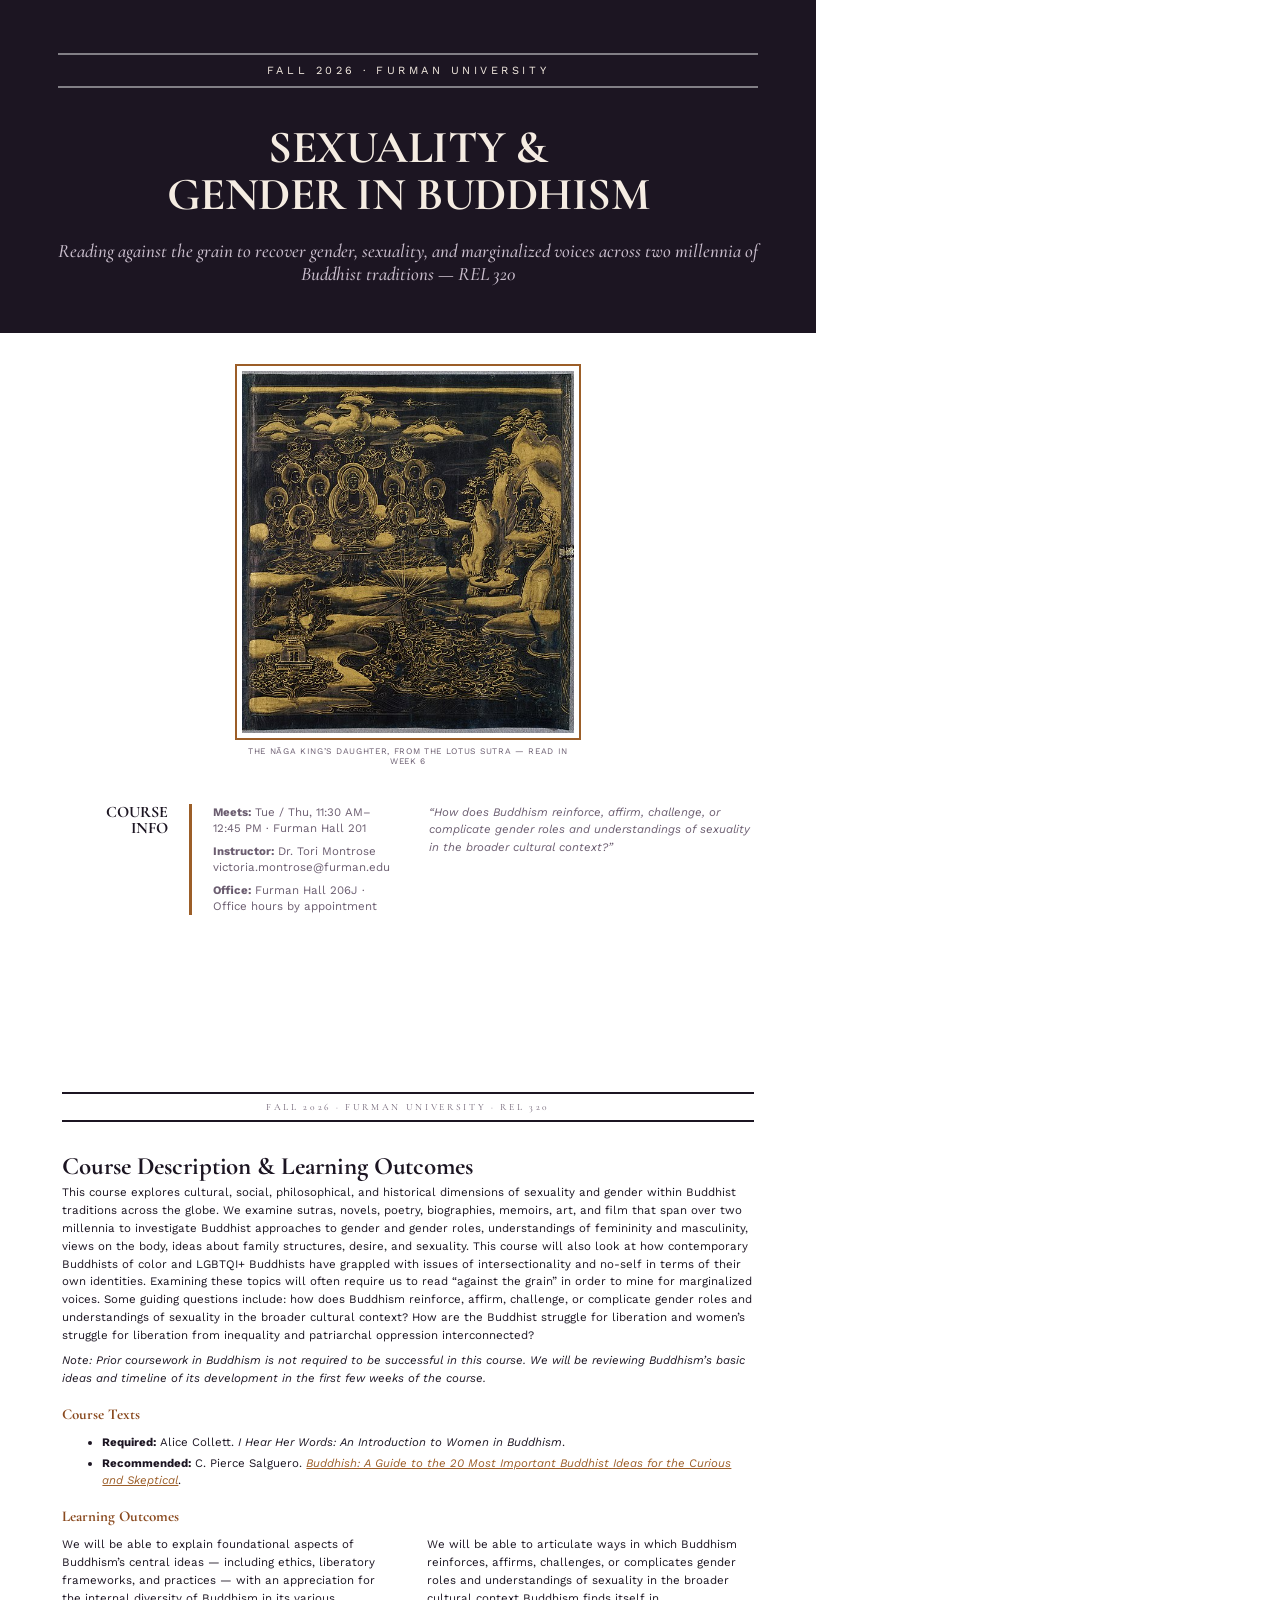
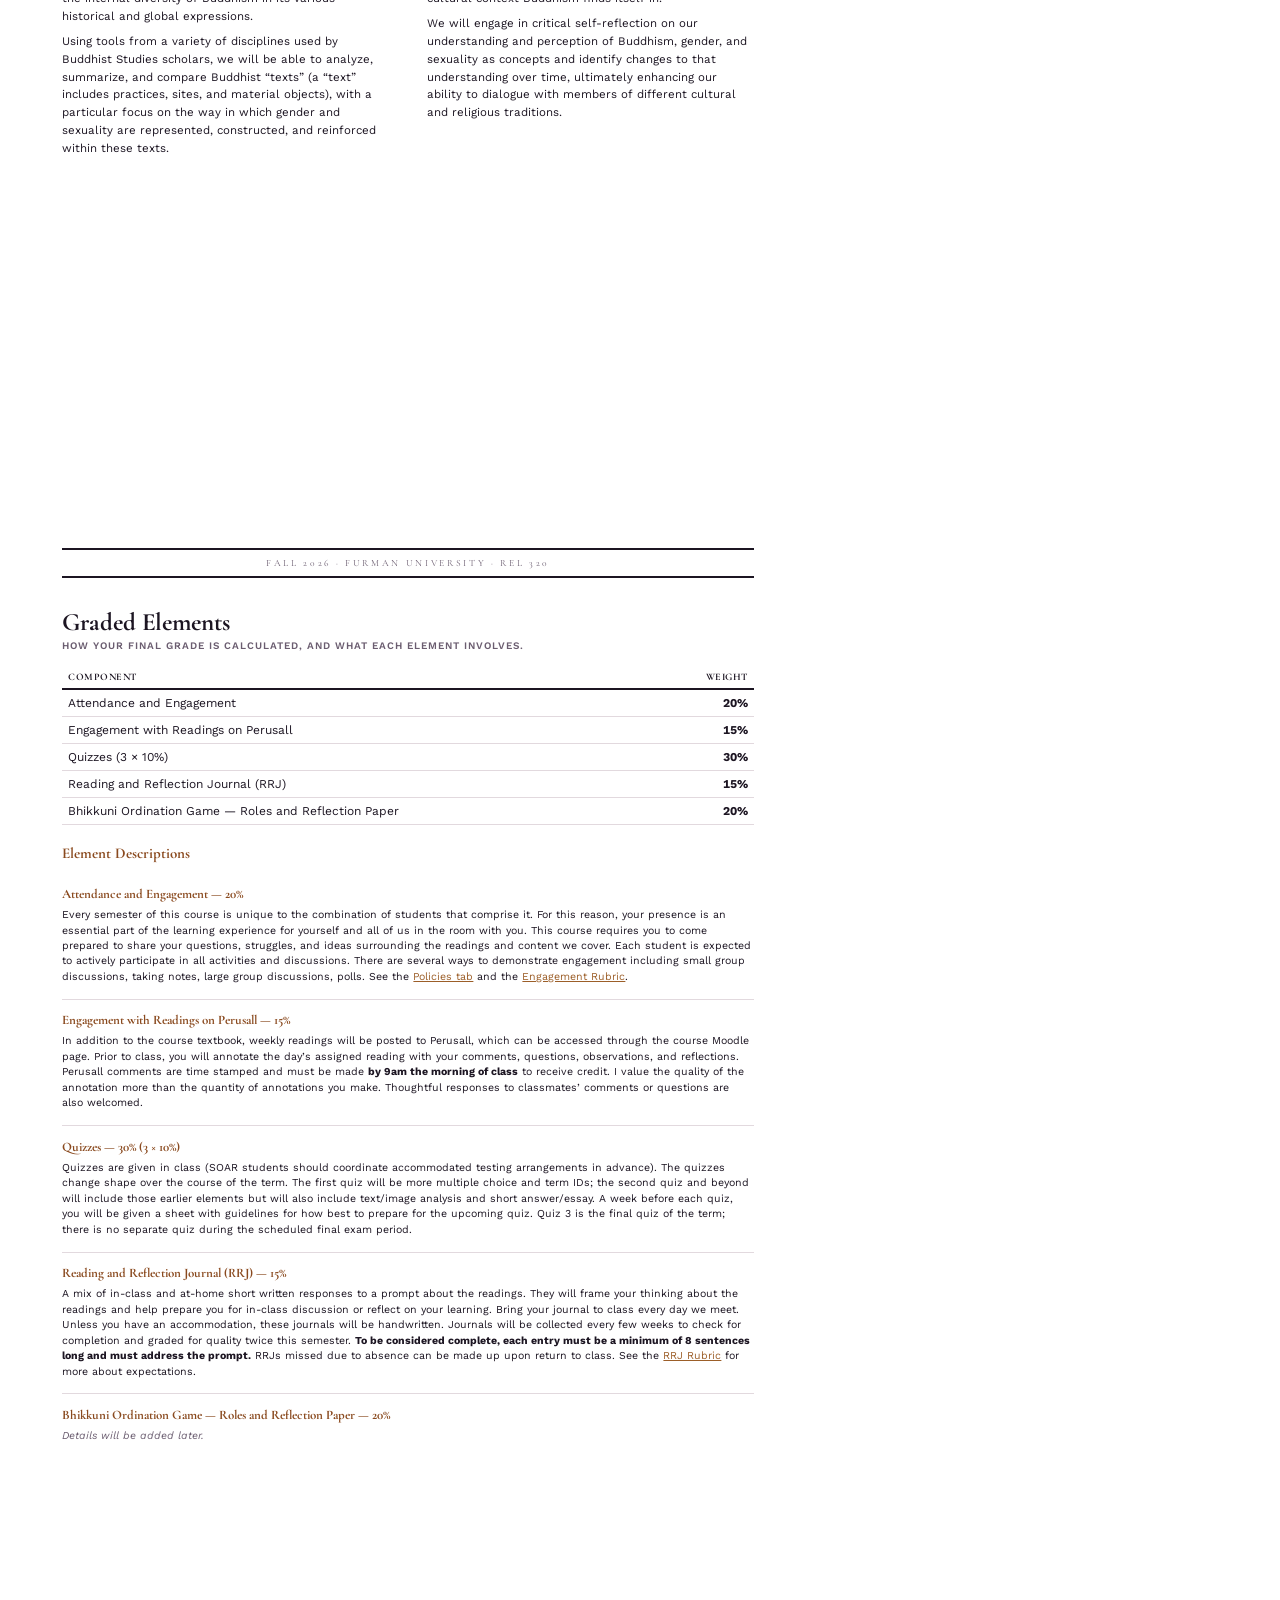
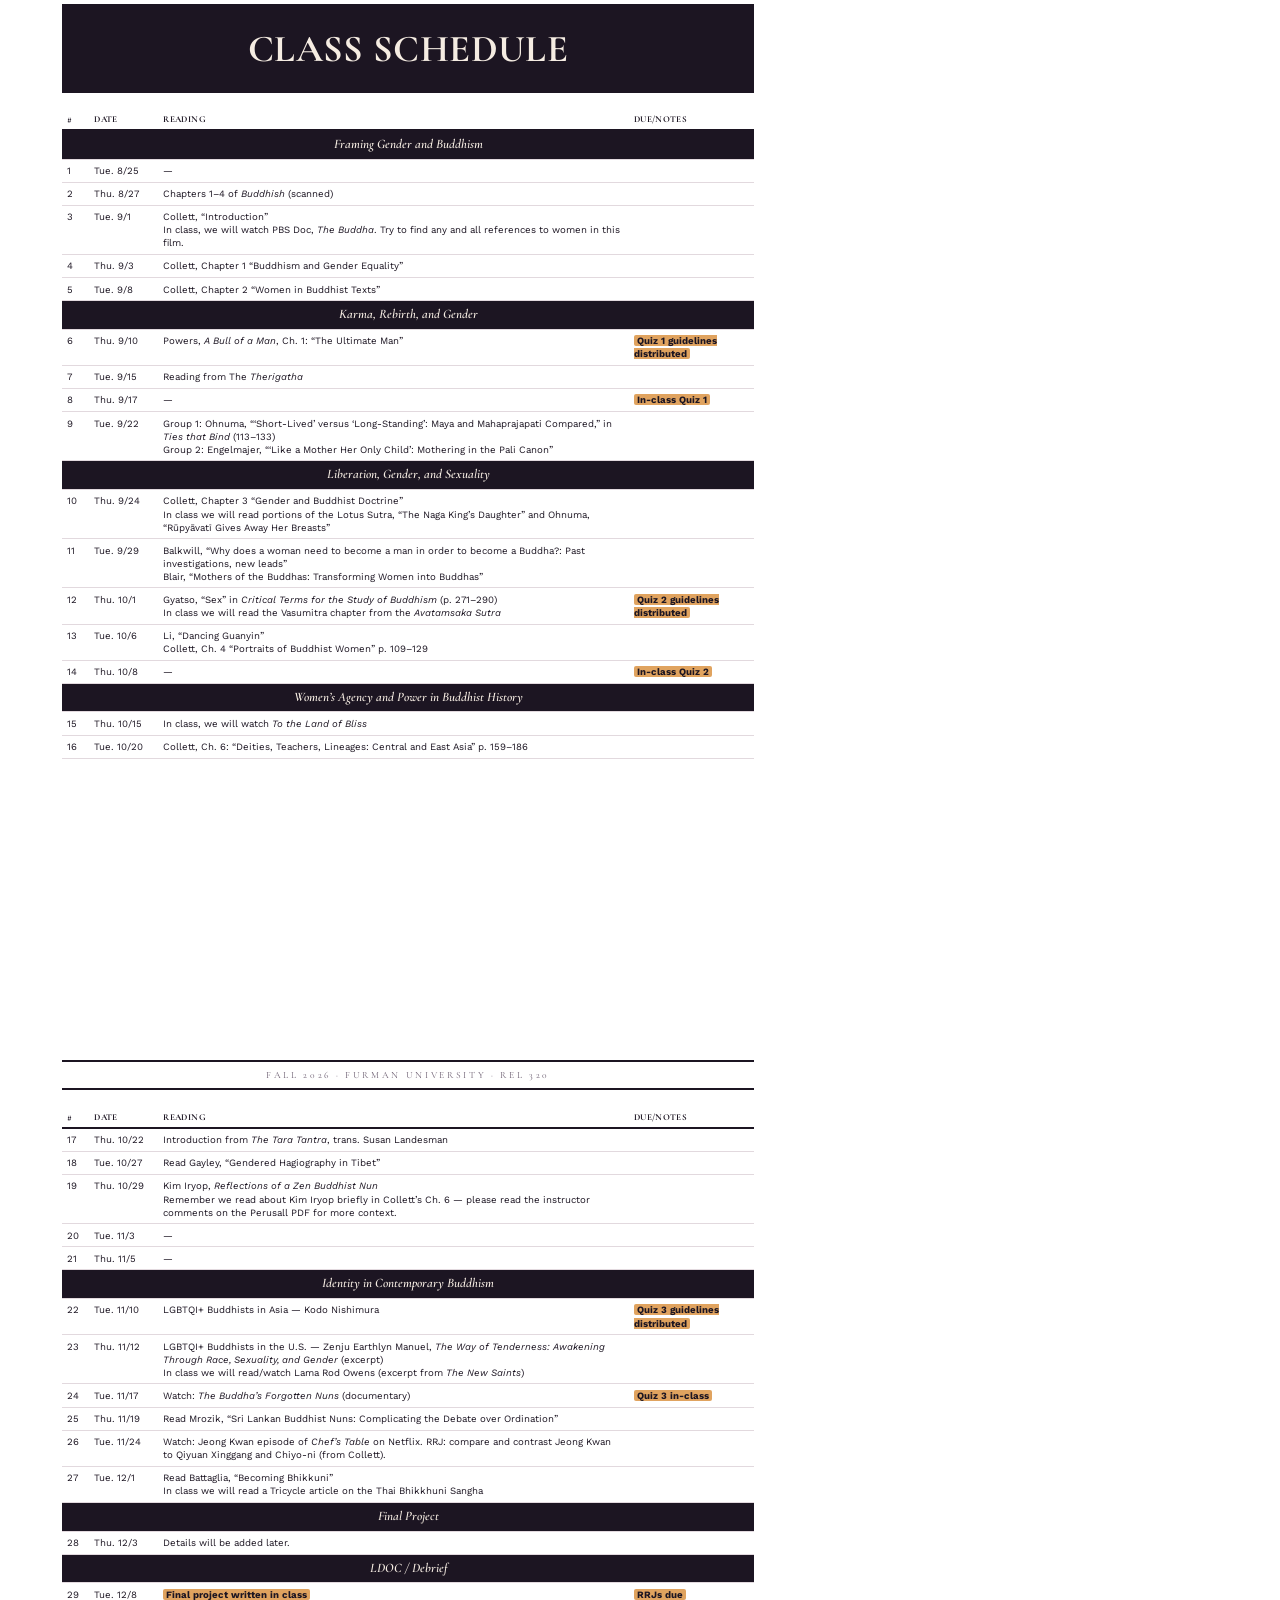
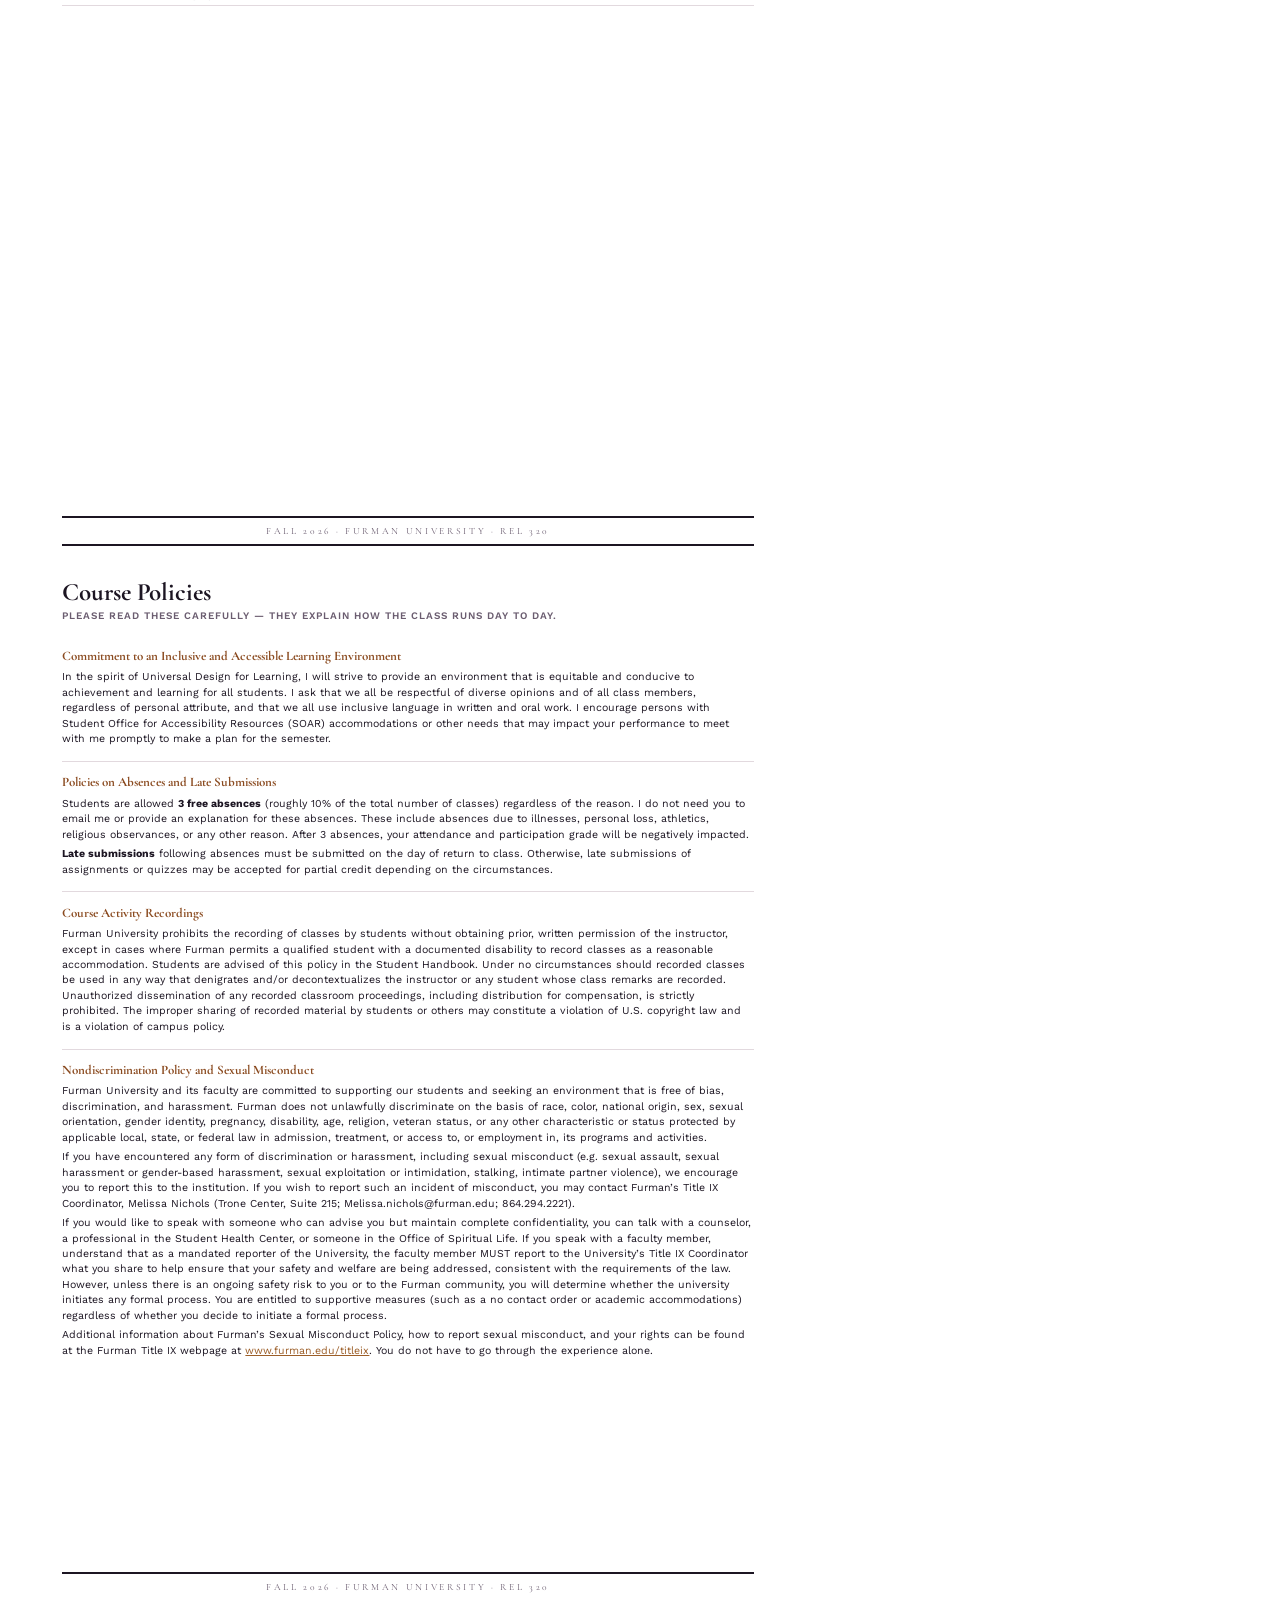
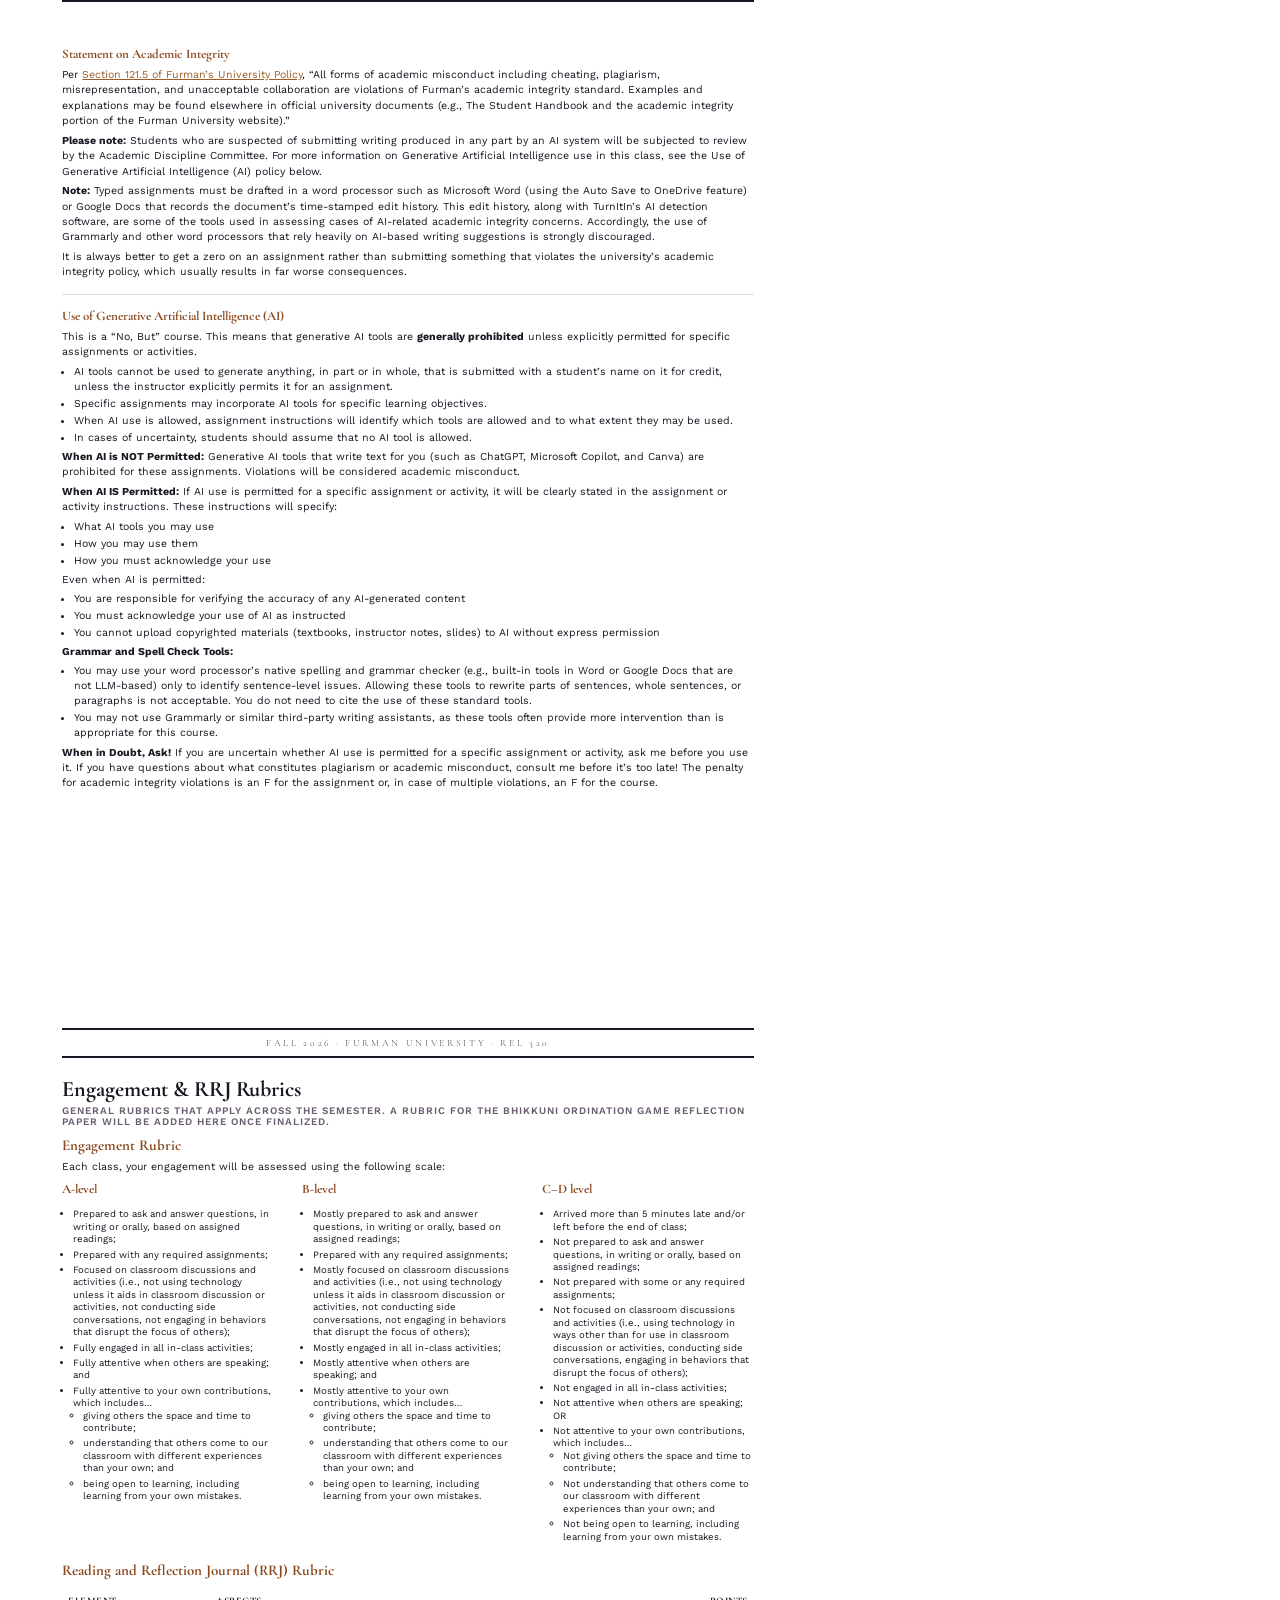
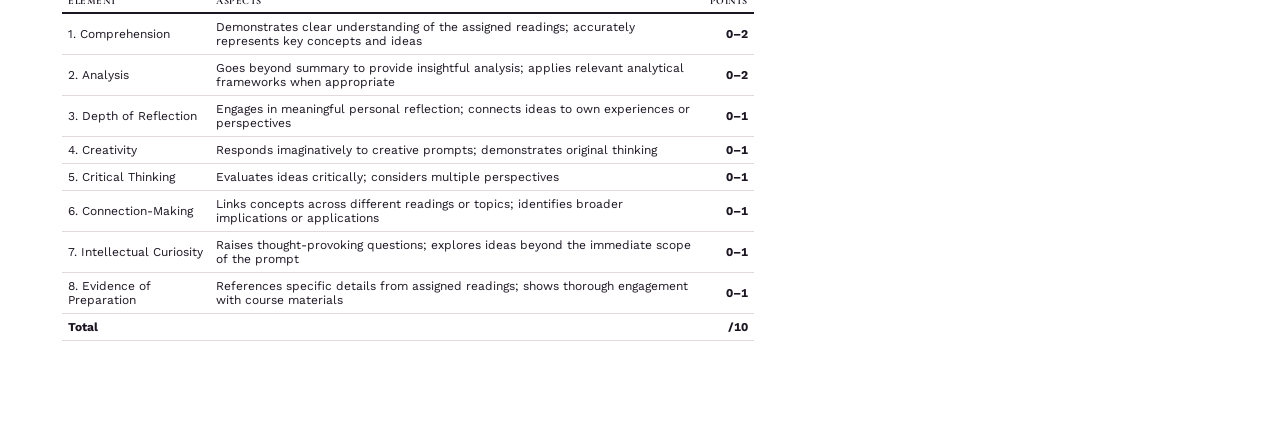
==== print-pdf/rel320-syllabus.html @ e50bffbf "Add print-pdf build system (generates the magazine-style print syllabus) Saves the Python/HTML build" ====
<!doctype html>
<html><head><meta charset="utf-8">
<title>REL 320 Syllabus</title>
<link rel="preconnect" href="https://fonts.googleapis.com">
<link rel="preconnect" href="https://fonts.gstatic.com" crossorigin>
<link href="https://fonts.googleapis.com/css2?family=Cormorant+Garamond:wght@500;600;700&family=Work+Sans:wght@400;500;600;700&display=swap" rel="stylesheet">
<link rel="stylesheet" href="print-system.css">
<style>
:root {
  --paper: #ffffff;
  --ink: #1c1522;
  --ink-soft: #6b5d70;
  --dark: #1c1522;
  --on-dark: #f5ece2;
  --on-dark-soft: #cbbfce;
  --accent-a: #9c5e28;
  --accent-strong: #8a4a1f;
  --accent-b: #6b3f5e;
  --line: #e2d9de;
  --callout-bg: #f6f1f4;
  --photo-bg: #f8f4f6;
  --accent-mark: #e0a35f;
  --font-display: "Cormorant Garamond", serif;
  --font-body: "Work Sans", sans-serif;
}
body { background: #ffffff; }
mark { color: #1c1522 !important; }
a { color: var(--accent-a); }
</style>
</head><body>

<div class="page">
  <div class="cover-hero">
    <div class="cover-eyebrow">Fall 2026 &middot; Furman University</div>
    <h1 class="cover-title" style="font-size:46px;">SEXUALITY &amp;<br>GENDER IN BUDDHISM</h1>
    <p class="cover-subtitle">Reading against the grain to recover gender, sexuality, and marginalized voices across two millennia of Buddhist traditions &mdash; REL 320</p>
  </div>
  <div class="pad" style="margin-top:0.32in;">
    <div style="display:flex; justify-content:center;">
      <div style="width:3.6in;">
        <div style="border:2px solid var(--accent-a); padding:5px;">
          <img src="rel320-cover.jpeg" style="width:100%; display:block;">
        </div>
        <p class="photo-credit" style="text-align:center; margin-top:6px;">The N&#257;ga King&rsquo;s Daughter, from the Lotus Sutra &mdash; read in Week 6</p>
      </div>
    </div>
    <div class="cols2" style="margin-top:0.3in;">
      <div class="side-head" style="grid-template-columns:1.1in 3px 1fr;">
        <div class="label" style="font-size:16px;">Course<br>Info</div>
        <div class="rule"></div>
        <div class="body prose">
          <p><strong>Meets:</strong> Tue / Thu, 11:30 AM&ndash;12:45 PM &middot; Furman Hall 201</p>
          <p><strong>Instructor:</strong> Dr. Tori Montrose<br>victoria.montrose@furman.edu</p>
          <p><strong>Office:</strong> Furman Hall 206J &middot; Office hours by appointment</p>
        </div>
      </div>
      <div class="prose">
        <p style="font-style:italic; color:var(--ink-soft);">&ldquo;How does Buddhism reinforce, affirm, challenge, or complicate gender roles and understandings of sexuality in the broader cultural context?&rdquo;</p>
      </div>
    </div>
  </div>
</div>


<div class="page">
  <div class="runhead">Fall 2026 &middot; Furman University &middot; REL 320</div>
  <div class="pad" style="margin-top:0.3in;">
    <div class="sec-title">Course Description &amp; Learning Outcomes</div>
    <div class="prose">
      <p>This course explores cultural, social, philosophical, and historical dimensions of sexuality and gender within Buddhist traditions across the globe. We examine sutras, novels, poetry, biographies, memoirs, art, and film that span over two millennia to investigate Buddhist approaches to gender and gender roles, understandings of femininity and masculinity, views on the body, ideas about family structures, desire, and sexuality. This course will also look at how contemporary Buddhists of color and LGBTQI+ Buddhists have grappled with issues of intersectionality and no-self in terms of their own identities. Examining these topics will often require us to read &ldquo;against the grain&rdquo; in order to mine for marginalized voices. Some guiding questions include: how does Buddhism reinforce, affirm, challenge, or complicate gender roles and understandings of sexuality in the broader cultural context? How are the Buddhist struggle for liberation and women&rsquo;s struggle for liberation from inequality and patriarchal oppression interconnected?</p>
      <p><em>Note: Prior coursework in Buddhism is not required to be successful in this course. We will be reviewing Buddhism&rsquo;s basic ideas and timeline of its development in the first few weeks of the course.</em></p>
    </div>

    <h4 class="block-title" style="margin-top:0.18in;">Course Texts</h4>
    <ul class="prose" style="font-size:11.5px; line-height:1.5;">
      <li><strong>Required:</strong> Alice Collett. <em>I Hear Her Words: An Introduction to Women in Buddhism</em>.</li>
      <li><strong>Recommended:</strong> C. Pierce Salguero. <a href="https://www.penguinrandomhouse.com/books/691081/buddhish-by-c-pierce-salguero/"><em>Buddhish: A Guide to the 20 Most Important Buddhist Ideas for the Curious and Skeptical</em></a>.</li>
    </ul>

    <h4 class="block-title" style="margin-top:0.18in;">Learning Outcomes</h4>
    <div class="cols2">
      <div class="prose">
        <p>We will be able to explain foundational aspects of Buddhism&rsquo;s central ideas &mdash; including ethics, liberatory frameworks, and practices &mdash; with an appreciation for the internal diversity of Buddhism in its various historical and global expressions.</p>
        <p>Using tools from a variety of disciplines used by Buddhist Studies scholars, we will be able to analyze, summarize, and compare Buddhist &ldquo;texts&rdquo; (a &ldquo;text&rdquo; includes practices, sites, and material objects), with a particular focus on the way in which gender and sexuality are represented, constructed, and reinforced within these texts.</p>
      </div>
      <div class="prose">
        <p>We will be able to articulate ways in which Buddhism reinforces, affirms, challenges, or complicates gender roles and understandings of sexuality in the broader cultural context Buddhism finds itself in.</p>
        <p>We will engage in critical self-reflection on our understanding and perception of Buddhism, gender, and sexuality as concepts and identify changes to that understanding over time, ultimately enhancing our ability to dialogue with members of different cultural and religious traditions.</p>
      </div>
    </div>
  </div>
</div>


<div class="page">
  <div class="runhead">Fall 2026 &middot; Furman University &middot; REL 320</div>
  <div class="pad" style="margin-top:0.3in;">
    <div class="sec-title" id="graded">Graded Elements</div>
    <div class="sec-kicker">How your final grade is calculated, and what each element involves.</div>
    <table class="weights">
      <thead><tr><th>Component</th><th class="num">Weight</th></tr></thead>
      <tbody>
        <tr><td>Attendance and Engagement</td><td class="num">20%</td></tr>
        <tr><td>Engagement with Readings on Perusall</td><td class="num">15%</td></tr>
        <tr><td>Quizzes (3 &times; 10%)</td><td class="num">30%</td></tr>
        <tr><td>Reading and Reflection Journal (RRJ)</td><td class="num">15%</td></tr>
        <tr><td>Bhikkuni Ordination Game &mdash; Roles and Reflection Paper</td><td class="num">20%</td></tr>
      </tbody>
    </table>
    <h4 class="block-title" style="margin-top:0.15in;">Element Descriptions</h4>
    <div class="item"><h4>Attendance and Engagement &mdash; 20%</h4><div class="prose"><p>Every semester of this course is unique to the combination of students that comprise it. For this reason, your presence is an essential part of the learning experience for yourself and all of us in the room with you. This course requires you to come prepared to share your questions, struggles, and ideas surrounding the readings and content we cover. Each student is expected to actively participate in all activities and discussions. There are several ways to demonstrate engagement including small group discussions, taking notes, large group discussions, polls. See the <a href="#policies">Policies tab</a> and the <a href="#rubrics">Engagement Rubric</a>.</p></div></div>
    <div class="item"><h4>Engagement with Readings on Perusall &mdash; 15%</h4><div class="prose"><p>In addition to the course textbook, weekly readings will be posted to Perusall, which can be accessed through the course Moodle page. Prior to class, you will annotate the day&rsquo;s assigned reading with your comments, questions, observations, and reflections. Perusall comments are time stamped and must be made <strong>by 9am the morning of class</strong> to receive credit. I value the quality of the annotation more than the quantity of annotations you make. Thoughtful responses to classmates&rsquo; comments or questions are also welcomed.</p></div></div>
    <div class="item"><h4>Quizzes &mdash; 30% (3 &times; 10%)</h4><div class="prose"><p>Quizzes are given in class (SOAR students should coordinate accommodated testing arrangements in advance). The quizzes change shape over the course of the term. The first quiz will be more multiple choice and term IDs; the second quiz and beyond will include those earlier elements but will also include text/image analysis and short answer/essay. A week before each quiz, you will be given a sheet with guidelines for how best to prepare for the upcoming quiz. Quiz 3 is the final quiz of the term; there is no separate quiz during the scheduled final exam period.</p></div></div>
    <div class="item"><h4>Reading and Reflection Journal (RRJ) &mdash; 15%</h4><div class="prose"><p>A mix of in-class and at-home short written responses to a prompt about the readings. They will frame your thinking about the readings and help prepare you for in-class discussion or reflect on your learning. Bring your journal to class every day we meet. Unless you have an accommodation, these journals will be handwritten. Journals will be collected every few weeks to check for completion and graded for quality twice this semester. <strong>To be considered complete, each entry must be a minimum of 8 sentences long and must address the prompt.</strong> RRJs missed due to absence can be made up upon return to class. See the <a href="#rubrics">RRJ Rubric</a> for more about expectations.</p></div></div>
    <div class="item"><h4>Bhikkuni Ordination Game &mdash; Roles and Reflection Paper &mdash; 20%</h4><div class="prose"><p style="font-style:italic; color:var(--ink-soft);">Details will be added later.</p></div></div>
  </div>
</div>


<div class="page">
  <div class="title-bar" id="schedule">CLASS SCHEDULE</div>
  <div class="pad" style="margin-top:0.18in;"><table class="sched"><thead><tr><th style="width:0.28in">#</th><th style="width:0.72in">Date</th><th>Reading</th><th style="width:1.3in">Due/Notes</th></tr></thead><tbody><tr class="unit-row"><td colspan="4">Framing Gender and Buddhism</td></tr>
<tr><td class="num-col">1</td><td class="date-col">Tue. 8/25</td><td>&mdash;</td><td></td></tr>
<tr><td class="num-col">2</td><td class="date-col">Thu. 8/27</td><td>Chapters 1&ndash;4 of <em>Buddhish</em> (scanned)</td><td></td></tr>
<tr><td class="num-col">3</td><td class="date-col">Tue. 9/1</td><td>Collett, &ldquo;Introduction&rdquo;<br>In class, we will watch PBS Doc, <em>The Buddha</em>. Try to find any and all references to women in this film.</td><td></td></tr>
<tr><td class="num-col">4</td><td class="date-col">Thu. 9/3</td><td>Collett, Chapter 1 &ldquo;Buddhism and Gender Equality&rdquo;</td><td></td></tr>
<tr><td class="num-col">5</td><td class="date-col">Tue. 9/8</td><td>Collett, Chapter 2 &ldquo;Women in Buddhist Texts&rdquo;</td><td></td></tr>
<tr class="unit-row"><td colspan="4">Karma, Rebirth, and Gender</td></tr>
<tr><td class="num-col">6</td><td class="date-col">Thu. 9/10</td><td>Powers, <em>A Bull of a Man</em>, Ch. 1: &ldquo;The Ultimate Man&rdquo;</td><td><mark>Quiz 1 guidelines distributed</mark></td></tr>
<tr><td class="num-col">7</td><td class="date-col">Tue. 9/15</td><td>Reading from The <em>Therigatha</em></td><td></td></tr>
<tr><td class="num-col">8</td><td class="date-col">Thu. 9/17</td><td>&mdash;</td><td><mark>In-class Quiz 1</mark></td></tr>
<tr><td class="num-col">9</td><td class="date-col">Tue. 9/22</td><td>Group 1: Ohnuma, &ldquo;&lsquo;Short-Lived&rsquo; versus &lsquo;Long-Standing&rsquo;: Maya and Mahaprajapati Compared,&rdquo; in <em>Ties that Bind</em> (113&ndash;133)<br>Group 2: Engelmajer, &ldquo;&lsquo;Like a Mother Her Only Child&rsquo;: Mothering in the Pali Canon&rdquo;</td><td></td></tr>
<tr class="unit-row"><td colspan="4">Liberation, Gender, and Sexuality</td></tr>
<tr><td class="num-col">10</td><td class="date-col">Thu. 9/24</td><td>Collett, Chapter 3 &ldquo;Gender and Buddhist Doctrine&rdquo;<br>In class we will read portions of the Lotus Sutra, &ldquo;The Naga King&rsquo;s Daughter&rdquo; and Ohnuma, &ldquo;R&#363;py&#257;vat&#299; Gives Away Her Breasts&rdquo;</td><td></td></tr>
<tr><td class="num-col">11</td><td class="date-col">Tue. 9/29</td><td>Balkwill, &ldquo;Why does a woman need to become a man in order to become a Buddha?: Past investigations, new leads&rdquo;<br>Blair, &ldquo;Mothers of the Buddhas: Transforming Women into Buddhas&rdquo;</td><td></td></tr>
<tr><td class="num-col">12</td><td class="date-col">Thu. 10/1</td><td>Gyatso, &ldquo;Sex&rdquo; in <em>Critical Terms for the Study of Buddhism</em> (p. 271&ndash;290)<br>In class we will read the Vasumitra chapter from the <em>Avatamsaka Sutra</em></td><td><mark>Quiz 2 guidelines distributed</mark></td></tr>
<tr><td class="num-col">13</td><td class="date-col">Tue. 10/6</td><td>Li, &ldquo;Dancing Guanyin&rdquo;<br>Collett, Ch. 4 &ldquo;Portraits of Buddhist Women&rdquo; p. 109&ndash;129</td><td></td></tr>
<tr><td class="num-col">14</td><td class="date-col">Thu. 10/8</td><td>&mdash;</td><td><mark>In-class Quiz 2</mark></td></tr>
<tr class="unit-row"><td colspan="4">Women&rsquo;s Agency and Power in Buddhist History</td></tr>
<tr><td class="num-col">15</td><td class="date-col">Thu. 10/15</td><td>In class, we will watch <em>To the Land of Bliss</em></td><td></td></tr>
<tr><td class="num-col">16</td><td class="date-col">Tue. 10/20</td><td>Collett, Ch. 6: &ldquo;Deities, Teachers, Lineages: Central and East Asia&rdquo; p. 159&ndash;186</td><td></td></tr></tbody></table></div>
</div>


<div class="page">
  <div class="runhead">Fall 2026 &middot; Furman University &middot; REL 320</div>
  <div class="pad" style="margin-top:0.18in;"><table class="sched"><thead><tr><th style="width:0.28in">#</th><th style="width:0.72in">Date</th><th>Reading</th><th style="width:1.3in">Due/Notes</th></tr></thead><tbody><tr><td class="num-col">17</td><td class="date-col">Thu. 10/22</td><td>Introduction from <em>The Tara Tantra</em>, trans. Susan Landesman</td><td></td></tr>
<tr><td class="num-col">18</td><td class="date-col">Tue. 10/27</td><td>Read Gayley, &ldquo;Gendered Hagiography in Tibet&rdquo;</td><td></td></tr>
<tr><td class="num-col">19</td><td class="date-col">Thu. 10/29</td><td>Kim Iryop, <em>Reflections of a Zen Buddhist Nun</em><br>Remember we read about Kim Iryop briefly in Collett&rsquo;s Ch. 6 &mdash; please read the instructor comments on the Perusall PDF for more context.</td><td></td></tr>
<tr><td class="num-col">20</td><td class="date-col">Tue. 11/3</td><td>&mdash;</td><td></td></tr>
<tr><td class="num-col">21</td><td class="date-col">Thu. 11/5</td><td>&mdash;</td><td></td></tr>
<tr class="unit-row"><td colspan="4">Identity in Contemporary Buddhism</td></tr>
<tr><td class="num-col">22</td><td class="date-col">Tue. 11/10</td><td>LGBTQI+ Buddhists in Asia &mdash; Kodo Nishimura</td><td><mark>Quiz 3 guidelines distributed</mark></td></tr>
<tr><td class="num-col">23</td><td class="date-col">Thu. 11/12</td><td>LGBTQI+ Buddhists in the U.S. &mdash; Zenju Earthlyn Manuel, <em>The Way of Tenderness: Awakening Through Race, Sexuality, and Gender</em> (excerpt)<br>In class we will read/watch Lama Rod Owens (excerpt from <em>The New Saints</em>)</td><td></td></tr>
<tr><td class="num-col">24</td><td class="date-col">Tue. 11/17</td><td>Watch: <em>The Buddha&rsquo;s Forgotten Nuns</em> (documentary)</td><td><mark>Quiz 3 in-class</mark></td></tr>
<tr><td class="num-col">25</td><td class="date-col">Thu. 11/19</td><td>Read Mrozik, &ldquo;Sri Lankan Buddhist Nuns: Complicating the Debate over Ordination&rdquo;</td><td></td></tr>
<tr><td class="num-col">26</td><td class="date-col">Tue. 11/24</td><td>Watch: Jeong Kwan episode of <em>Chef&rsquo;s Table</em> on Netflix. RRJ: compare and contrast Jeong Kwan to Qiyuan Xinggang and Chiyo-ni (from Collett).</td><td></td></tr>
<tr><td class="num-col">27</td><td class="date-col">Tue. 12/1</td><td>Read Battaglia, &ldquo;Becoming Bhikkuni&rdquo;<br>In class we will read a Tricycle article on the Thai Bhikkhuni Sangha</td><td></td></tr>
<tr class="unit-row"><td colspan="4">Final Project</td></tr>
<tr><td class="num-col">28</td><td class="date-col">Thu. 12/3</td><td>Details will be added later.</td><td></td></tr>
<tr class="unit-row"><td colspan="4">LDOC / Debrief</td></tr>
<tr><td class="num-col">29</td><td class="date-col">Tue. 12/8</td><td><mark>Final project written in class</mark></td><td><mark>RRJs due</mark></td></tr></tbody></table></div>
</div>


<div class="page">
  <div class="runhead">Fall 2026 &middot; Furman University &middot; REL 320</div>
  <div class="pad" style="margin-top:0.32in;">
    <div class="sec-title" id="policies">Course Policies</div>
    <div class="sec-kicker">Please read these carefully &mdash; they explain how the class runs day to day.</div>
    <div class="item"><h4>Commitment to an Inclusive and Accessible Learning Environment</h4><div class="prose"><p>In the spirit of Universal Design for Learning, I will strive to provide an environment that is equitable and conducive to achievement and learning for all students. I ask that we all be respectful of diverse opinions and of all class members, regardless of personal attribute, and that we all use inclusive language in written and oral work. I encourage persons with Student Office for Accessibility Resources (SOAR) accommodations or other needs that may impact your performance to meet with me promptly to make a plan for the semester.</p></div></div>
    <div class="item"><h4>Policies on Absences and Late Submissions</h4><div class="prose"><p>Students are allowed <strong>3 free absences</strong> (roughly 10% of the total number of classes) regardless of the reason. I do not need you to email me or provide an explanation for these absences. These include absences due to illnesses, personal loss, athletics, religious observances, or any other reason. After 3 absences, your attendance and participation grade will be negatively impacted.</p><p><strong>Late submissions</strong> following absences must be submitted on the day of return to class. Otherwise, late submissions of assignments or quizzes may be accepted for partial credit depending on the circumstances.</p></div></div>
    <div class="item"><h4>Course Activity Recordings</h4><div class="prose"><p>Furman University prohibits the recording of classes by students without obtaining prior, written permission of the instructor, except in cases where Furman permits a qualified student with a documented disability to record classes as a reasonable accommodation. Students are advised of this policy in the Student Handbook. Under no circumstances should recorded classes be used in any way that denigrates and/or decontextualizes the instructor or any student whose class remarks are recorded. Unauthorized dissemination of any recorded classroom proceedings, including distribution for compensation, is strictly prohibited. The improper sharing of recorded material by students or others may constitute a violation of U.S. copyright law and is a violation of campus policy.</p></div></div>
    <div class="item"><h4>Nondiscrimination Policy and Sexual Misconduct</h4><div class="prose"><p>Furman University and its faculty are committed to supporting our students and seeking an environment that is free of bias, discrimination, and harassment. Furman does not unlawfully discriminate on the basis of race, color, national origin, sex, sexual orientation, gender identity, pregnancy, disability, age, religion, veteran status, or any other characteristic or status protected by applicable local, state, or federal law in admission, treatment, or access to, or employment in, its programs and activities.</p><p>If you have encountered any form of discrimination or harassment, including sexual misconduct (e.g. sexual assault, sexual harassment or gender-based harassment, sexual exploitation or intimidation, stalking, intimate partner violence), we encourage you to report this to the institution. If you wish to report such an incident of misconduct, you may contact Furman&rsquo;s Title IX Coordinator, Melissa Nichols (Trone Center, Suite 215; Melissa.nichols@furman.edu; 864.294.2221).</p><p>If you would like to speak with someone who can advise you but maintain complete confidentiality, you can talk with a counselor, a professional in the Student Health Center, or someone in the Office of Spiritual Life. If you speak with a faculty member, understand that as a mandated reporter of the University, the faculty member MUST report to the University&rsquo;s Title IX Coordinator what you share to help ensure that your safety and welfare are being addressed, consistent with the requirements of the law. However, unless there is an ongoing safety risk to you or to the Furman community, you will determine whether the university initiates any formal process. You are entitled to supportive measures (such as a no contact order or academic accommodations) regardless of whether you decide to initiate a formal process.</p><p>Additional information about Furman&rsquo;s Sexual Misconduct Policy, how to report sexual misconduct, and your rights can be found at the Furman Title IX webpage at <a href="https://www.furman.edu/titleix">www.furman.edu/titleix</a>. You do not have to go through the experience alone.</p></div></div>
  </div>
</div>


<div class="page">
  <div class="runhead">Fall 2026 &middot; Furman University &middot; REL 320</div>
  <div class="pad" style="margin-top:0.32in;">
    <div class="item"><h4>Statement on Academic Integrity</h4><div class="prose"><p>Per <a href="https://policies.furman.edu//view.php?policy=584">Section 121.5 of Furman&rsquo;s University Policy</a>, &ldquo;All forms of academic misconduct including cheating, plagiarism, misrepresentation, and unacceptable collaboration are violations of Furman&rsquo;s academic integrity standard. Examples and explanations may be found elsewhere in official university documents (e.g., The Student Handbook and the academic integrity portion of the Furman University website).&rdquo;</p><p><strong>Please note:</strong> Students who are suspected of submitting writing produced in any part by an AI system will be subjected to review by the Academic Discipline Committee. For more information on Generative Artificial Intelligence use in this class, see the Use of Generative Artificial Intelligence (AI) policy below.</p><p><strong>Note:</strong> Typed assignments must be drafted in a word processor such as Microsoft Word (using the Auto Save to OneDrive feature) or Google Docs that records the document&rsquo;s time-stamped edit history. This edit history, along with TurnItIn&rsquo;s AI detection software, are some of the tools used in assessing cases of AI-related academic integrity concerns. Accordingly, the use of Grammarly and other word processors that rely heavily on AI-based writing suggestions is strongly discouraged.</p><p>It is always better to get a zero on an assignment rather than submitting something that violates the university&rsquo;s academic integrity policy, which usually results in far worse consequences.</p></div></div>
    <div class="item"><h4>Use of Generative Artificial Intelligence (AI)</h4><div class="prose"><p>This is a &ldquo;No, But&rdquo; course. This means that generative AI tools are <strong>generally prohibited</strong> unless explicitly permitted for specific assignments or activities.</p><ul><li>AI tools cannot be used to generate anything, in part or in whole, that is submitted with a student&rsquo;s name on it for credit, unless the instructor explicitly permits it for an assignment.</li><li>Specific assignments may incorporate AI tools for specific learning objectives.</li><li>When AI use is allowed, assignment instructions will identify which tools are allowed and to what extent they may be used.</li><li>In cases of uncertainty, students should assume that no AI tool is allowed.</li></ul><p><strong>When AI is NOT Permitted:</strong> Generative AI tools that write text for you (such as ChatGPT, Microsoft Copilot, and Canva) are prohibited for these assignments. Violations will be considered academic misconduct.</p><p><strong>When AI IS Permitted:</strong> If AI use is permitted for a specific assignment or activity, it will be clearly stated in the assignment or activity instructions. These instructions will specify:</p><ul><li>What AI tools you may use</li><li>How you may use them</li><li>How you must acknowledge your use</li></ul><p>Even when AI is permitted:</p><ul><li>You are responsible for verifying the accuracy of any AI-generated content</li><li>You must acknowledge your use of AI as instructed</li><li>You cannot upload copyrighted materials (textbooks, instructor notes, slides) to AI without express permission</li></ul><p><strong>Grammar and Spell Check Tools:</strong></p><ul><li>You may use your word processor&rsquo;s native spelling and grammar checker (e.g., built-in tools in Word or Google Docs that are not LLM-based) only to identify sentence-level issues. Allowing these tools to rewrite parts of sentences, whole sentences, or paragraphs is not acceptable. You do not need to cite the use of these standard tools.</li><li>You may not use Grammarly or similar third-party writing assistants, as these tools often provide more intervention than is appropriate for this course.</li></ul><p><strong>When in Doubt, Ask!</strong> If you are uncertain whether AI use is permitted for a specific assignment or activity, ask me before you use it. If you have questions about what constitutes plagiarism or academic misconduct, consult me before it&rsquo;s too late! The penalty for academic integrity violations is an F for the assignment or, in case of multiple violations, an F for the course.</p></div></div>
  </div>
</div>


<div class="page">
  <div class="runhead">Fall 2026 &middot; Furman University &middot; REL 320</div>
  <div class="pad" style="margin-top:0.18in;">
    <div class="sec-title" id="rubrics" style="font-size:22px;">Engagement &amp; RRJ Rubrics</div>
    <div class="sec-kicker" style="margin-bottom:0.1in;">General rubrics that apply across the semester. A rubric for the Bhikkuni Ordination Game reflection paper will be added here once finalized.</div>
    <h4 class="block-title" style="margin-bottom:0.06in;">Engagement Rubric</h4>
    <p class="prose" style="font-size:10.5px; margin:0 0 0.08in;">Each class, your engagement will be assessed using the following scale:</p>
    <div class="cols3" style="font-size:10px;">
      <div class="prose">
        <h4 class="block-title" style="font-size:13px;">A-level</h4>
        <ul style="font-size:9.6px; line-height:1.3;">
          <li>Prepared to ask and answer questions, in writing or orally, based on assigned readings;</li>
          <li>Prepared with any required assignments;</li>
          <li>Focused on classroom discussions and activities (i.e., not using technology unless it aids in classroom discussion or activities, not conducting side conversations, not engaging in behaviors that disrupt the focus of others);</li>
          <li>Fully engaged in all in-class activities;</li>
          <li>Fully attentive when others are speaking; and</li>
          <li>Fully attentive to your own contributions, which includes&hellip;
            <ul style="font-size:9.6px; line-height:1.3;">
              <li>giving others the space and time to contribute;</li>
              <li>understanding that others come to our classroom with different experiences than your own; and</li>
              <li>being open to learning, including learning from your own mistakes.</li>
            </ul>
          </li>
        </ul>
      </div>
      <div class="prose">
        <h4 class="block-title" style="font-size:13px;">B-level</h4>
        <ul style="font-size:9.6px; line-height:1.3;">
          <li>Mostly prepared to ask and answer questions, in writing or orally, based on assigned readings;</li>
          <li>Prepared with any required assignments;</li>
          <li>Mostly focused on classroom discussions and activities (i.e., not using technology unless it aids in classroom discussion or activities, not conducting side conversations, not engaging in behaviors that disrupt the focus of others);</li>
          <li>Mostly engaged in all in-class activities;</li>
          <li>Mostly attentive when others are speaking; and</li>
          <li>Mostly attentive to your own contributions, which includes&hellip;
            <ul style="font-size:9.6px; line-height:1.3;">
              <li>giving others the space and time to contribute;</li>
              <li>understanding that others come to our classroom with different experiences than your own; and</li>
              <li>being open to learning, including learning from your own mistakes.</li>
            </ul>
          </li>
        </ul>
      </div>
      <div class="prose">
        <h4 class="block-title" style="font-size:13px;">C&ndash;D level</h4>
        <ul style="font-size:9.6px; line-height:1.3;">
          <li>Arrived more than 5 minutes late and/or left before the end of class;</li>
          <li>Not prepared to ask and answer questions, in writing or orally, based on assigned readings;</li>
          <li>Not prepared with some or any required assignments;</li>
          <li>Not focused on classroom discussions and activities (i.e., using technology in ways other than for use in classroom discussion or activities, conducting side conversations, engaging in behaviors that disrupt the focus of others);</li>
          <li>Not engaged in all in-class activities;</li>
          <li>Not attentive when others are speaking; OR</li>
          <li>Not attentive to your own contributions, which includes&hellip;
            <ul style="font-size:9.6px; line-height:1.3;">
              <li>Not giving others the space and time to contribute;</li>
              <li>Not understanding that others come to our classroom with different experiences than your own; and</li>
              <li>Not being open to learning, including learning from your own mistakes.</li>
            </ul>
          </li>
        </ul>
      </div>
    </div>

    <h4 class="block-title" style="margin-top:0.12in;">Reading and Reflection Journal (RRJ) Rubric</h4>
    <table class="weights">
      <thead><tr><th>Element</th><th>Aspects</th><th class="num">Points</th></tr></thead>
      <tbody>
        <tr><td>1. Comprehension</td><td>Demonstrates clear understanding of the assigned readings; accurately represents key concepts and ideas</td><td class="num">0&ndash;2</td></tr>
        <tr><td>2. Analysis</td><td>Goes beyond summary to provide insightful analysis; applies relevant analytical frameworks when appropriate</td><td class="num">0&ndash;2</td></tr>
        <tr><td>3. Depth of Reflection</td><td>Engages in meaningful personal reflection; connects ideas to own experiences or perspectives</td><td class="num">0&ndash;1</td></tr>
        <tr><td>4. Creativity</td><td>Responds imaginatively to creative prompts; demonstrates original thinking</td><td class="num">0&ndash;1</td></tr>
        <tr><td>5. Critical Thinking</td><td>Evaluates ideas critically; considers multiple perspectives</td><td class="num">0&ndash;1</td></tr>
        <tr><td>6. Connection-Making</td><td>Links concepts across different readings or topics; identifies broader implications or applications</td><td class="num">0&ndash;1</td></tr>
        <tr><td>7. Intellectual Curiosity</td><td>Raises thought-provoking questions; explores ideas beyond the immediate scope of the prompt</td><td class="num">0&ndash;1</td></tr>
        <tr><td>8. Evidence of Preparation</td><td>References specific details from assigned readings; shows thorough engagement with course materials</td><td class="num">0&ndash;1</td></tr>
        <tr><td><strong>Total</strong></td><td></td><td class="num"><strong>/10</strong></td></tr>
      </tbody>
    </table>
  </div>
</div>
</body></html>
---- print-pdf/print-system.css ----
/* ==========================================================================
   Shared magazine-syllabus print system.
   Each course HTML defines its own :root token values before this file's
   rules apply (colors, fonts). This file only defines components.
   ========================================================================== */

* { box-sizing: border-box; }
html, body { margin: 0; padding: 0; }
body {
  font-family: var(--font-body);
  color: var(--ink);
  background: var(--paper);
  -webkit-font-smoothing: antialiased;
}

@page { size: 8.5in 11in; margin: 0; }

.page {
  width: 8.5in;
  height: 11in;
  position: relative;
  overflow: hidden;
  background: var(--paper);
  break-after: page;
}
.page:last-child { break-after: auto; }

.pad {
  padding: 0 0.65in;
}

img, .photo-ph { max-width: 100%; display: block; }

/* ---- running head (every interior page) ---- */
.runhead {
  margin: 0.38in 0.65in 0;
  padding: 7px 0;
  border-top: 2.5px solid var(--dark);
  border-bottom: 2.5px solid var(--dark);
  text-align: center;
  font-family: var(--font-display);
  text-transform: uppercase;
  letter-spacing: 0.28em;
  font-size: 9.5px;
  color: var(--ink-soft);
}

/* ---- cover ---- */
.cover-hero {
  background: var(--dark);
  color: var(--on-dark);
  padding: 0.55in 0.6in 0.5in;
}
.cover-eyebrow {
  text-align: center;
  text-transform: uppercase;
  letter-spacing: 0.32em;
  font-size: 11px;
  border-top: 2px solid rgba(255,255,255,0.45);
  border-bottom: 2px solid rgba(255,255,255,0.45);
  padding: 9px 0;
  margin: 0 0 0.38in;
}
.cover-title {
  font-family: var(--font-display);
  font-weight: 700;
  font-size: 60px;
  line-height: 1.02;
  margin: 0;
  text-align: center;
  letter-spacing: -0.01em;
}
.cover-subtitle {
  font-family: var(--font-display);
  font-style: italic;
  font-weight: 500;
  font-size: 19px;
  text-align: center;
  margin: 0.22in 0 0;
  color: var(--on-dark-soft);
}

/* ---- compact, uniform item heading (used for every assignment/policy
   sub-item so headings never vary in size/treatment within a section) ---- */
.item {
  padding: 0.13in 0 0.15in;
  border-bottom: 0.75px solid var(--line);
}
.item:last-child { border-bottom: none; }
.item h4 {
  font-family: var(--font-display);
  font-weight: 700;
  font-size: 13px;
  margin: 0 0 0.055in;
  color: var(--accent-strong);
}
.item .prose p { font-size: 10.6px; line-height: 1.46; margin-bottom: 0.38em; }
.item .prose ul, .item .prose ol { font-size: 10.6px; line-height: 1.42; margin-bottom: 0.38em; }
.item .prose li { margin-bottom: 0.18em; }

/* ---- section title bar (e.g. CLASS SCHEDULE) ---- */
.title-bar {
  background: var(--dark);
  color: var(--on-dark);
  font-family: var(--font-display);
  font-weight: 700;
  font-size: 38px;
  padding: 0.22in 0.3in;
  margin: 0.38in 0.65in 0.14in;
  text-align: center;
  letter-spacing: 0.01em;
}

/* ---- page header (mixed-case editorial section headers) ---- */
.sec-title {
  font-family: var(--font-display);
  font-weight: 700;
  font-size: 25px;
  margin: 0 0 3px;
  letter-spacing: -0.005em;
}
.sec-kicker {
  font-family: var(--font-body);
  text-transform: uppercase;
  letter-spacing: 0.1em;
  font-size: 10px;
  color: var(--ink-soft);
  margin: 0 0 0.15in;
  font-weight: 600;
}
.sub-title {
  font-family: var(--font-display);
  font-weight: 700;
  font-size: 17px;
  margin: 0.05in 0 0.12in;
}

/* ---- sidebar-style header (label | rule | content) ---- */
.side-head {
  display: grid;
  grid-template-columns: 1.5in 3px 1fr;
  column-gap: 0.22in;
  align-items: start;
}
.side-head .label {
  font-family: var(--font-display);
  font-weight: 700;
  text-transform: uppercase;
  font-size: 24px;
  line-height: 1.05;
  text-align: right;
}
.side-head .rule { background: var(--accent-a); align-self: stretch; }
.side-head .body h4 {
  margin: 0 0 4px;
  font-size: 13.5px;
  font-weight: 700;
}
.side-head .body p {
  margin: 0 0 0.5em;
  font-size: 11.5px;
  color: var(--ink-soft);
  line-height: 1.45;
}
.side-head .body p:last-child { margin-bottom: 0; }

/* ---- pull quote ---- */
.pull-quote {
  background: var(--dark);
  color: var(--on-dark);
  padding: 0.45in 0.4in;
  display: flex;
  flex-direction: column;
  justify-content: center;
  height: 100%;
}
.pull-quote .mark {
  font-family: var(--font-display);
  font-size: 54px;
  opacity: 0.4;
  line-height: 0.4;
  margin-bottom: 10px;
}
.pull-quote blockquote {
  font-family: var(--font-display);
  font-style: italic;
  font-weight: 500;
  font-size: 19px;
  line-height: 1.35;
  margin: 0 0 0.18in;
}
.pull-quote cite {
  font-family: var(--font-display);
  font-size: 14px;
  font-style: normal;
  color: var(--on-dark-soft);
}

/* ---- callout box ---- */
.callout {
  background: var(--callout-bg);
  border-radius: 3px;
  padding: 0.24in 0.28in;
  font-size: 11.5px;
  line-height: 1.5;
}
.callout p { margin: 0 0 0.55em; }
.callout p:last-child { margin-bottom: 0; }
.callout.dark { background: var(--dark); color: var(--on-dark); }

/* ---- photo placeholder ---- */
.photo-ph {
  border: 1.75px dashed var(--accent-a);
  background: var(--photo-bg);
  display: flex;
  align-items: center;
  justify-content: center;
  text-align: center;
  padding: 0.3in;
  position: relative;
}
.photo-ph .cap {
  font-family: var(--font-display);
  font-style: italic;
  font-size: 12px;
  color: var(--ink-soft);
  max-width: 80%;
  line-height: 1.4;
}
.photo-credit {
  font-family: var(--font-body);
  font-size: 8.5px;
  text-transform: uppercase;
  letter-spacing: 0.08em;
  text-align: right;
  color: var(--ink-soft);
  margin-top: 5px;
}

/* ---- body text ---- */
.cols2 { display: grid; grid-template-columns: 1fr 1fr; gap: 0.4in; }
.cols3 { display: grid; grid-template-columns: 1fr 1fr 1fr; gap: 0.3in; }
.prose p { margin: 0 0 0.65em; font-size: 11.5px; line-height: 1.55; }
.prose p:last-child { margin-bottom: 0; }
.prose strong { font-weight: 700; }
.prose em { font-style: italic; }
.prose ul, .prose ol { margin: 0 0 0.65em; padding-left: 1.1em; font-size: 11.5px; line-height: 1.5; }
.prose li { margin-bottom: 0.3em; }

h4.block-title {
  font-family: var(--font-display);
  font-weight: 700;
  font-size: 15px;
  margin: 0 0 0.12in;
  color: var(--accent-strong);
}

/* ---- weight/grade table ---- */
table.weights { width: 100%; border-collapse: collapse; font-size: 12px; margin: 0.1in 0 0.2in; }
table.weights th {
  text-align: left;
  font-family: var(--font-display);
  text-transform: uppercase;
  letter-spacing: 0.05em;
  font-size: 10px;
  border-bottom: 2px solid var(--ink);
  padding: 5px 6px;
}
table.weights td { border-bottom: 1px solid var(--line); padding: 6px 6px; }
table.weights td.num, table.weights th.num { text-align: right; font-variant-numeric: tabular-nums; font-weight: 700; }

/* ---- schedule table ---- */
table.sched { width: 100%; border-collapse: collapse; font-size: 9.7px; table-layout: fixed; }
table.sched th {
  text-align: left;
  font-family: var(--font-display);
  text-transform: uppercase;
  letter-spacing: 0.04em;
  font-size: 9px;
  border-bottom: 2px solid var(--ink);
  padding: 4px 5px;
}
table.sched td {
  border-bottom: 0.75px solid var(--line);
  padding: 4.5px 5px;
  vertical-align: top;
  line-height: 1.35;
}
table.sched .num-col { width: 0.28in; }
table.sched .date-col { width: 0.72in; }
table.sched mark {
  background: var(--accent-mark);
  color: var(--ink);
  padding: 0 3px;
  border-radius: 2px;
  font-weight: 700;
}
table.sched .req { font-weight: 700; }
table.sched td ul { margin: 3px 0 0; padding-left: 1.05em; }
table.sched td li { margin-bottom: 1px; }
table.sched a { color: inherit; text-decoration: underline; }
tr.unit-row td {
  background: var(--dark);
  color: var(--on-dark);
  font-family: var(--font-display);
  font-style: italic;
  font-weight: 600;
  font-size: 13px;
  text-align: center;
  padding: 5px;
}
tr.noclass-row td {
  font-style: italic;
  color: var(--ink-soft);
  text-align: center;
}

.footnote {
  font-size: 9px;
  color: var(--ink-soft);
  font-style: italic;
  margin-top: 0.1in;
}

/* ---- grading scale grid ---- */
.grade-scale { display: grid; grid-template-columns: repeat(6, 1fr); gap: 7px; margin: 0.15in 0 0.3in; }
.grade-scale .cell { border: 1px solid var(--line); border-radius: 3px; padding: 8px 4px; text-align: center; }
.grade-scale .letter { font-family: var(--font-display); font-weight: 700; font-size: 15px; display: block; }
.grade-scale .pct { font-size: 9px; color: var(--ink-soft); display: block; margin-top: 2px; }

.page-num {
  position: absolute;
  bottom: 0.3in;
  right: 0.65in;
  font-family: var(--font-display);
  font-size: 9px;
  color: var(--ink-soft);
}
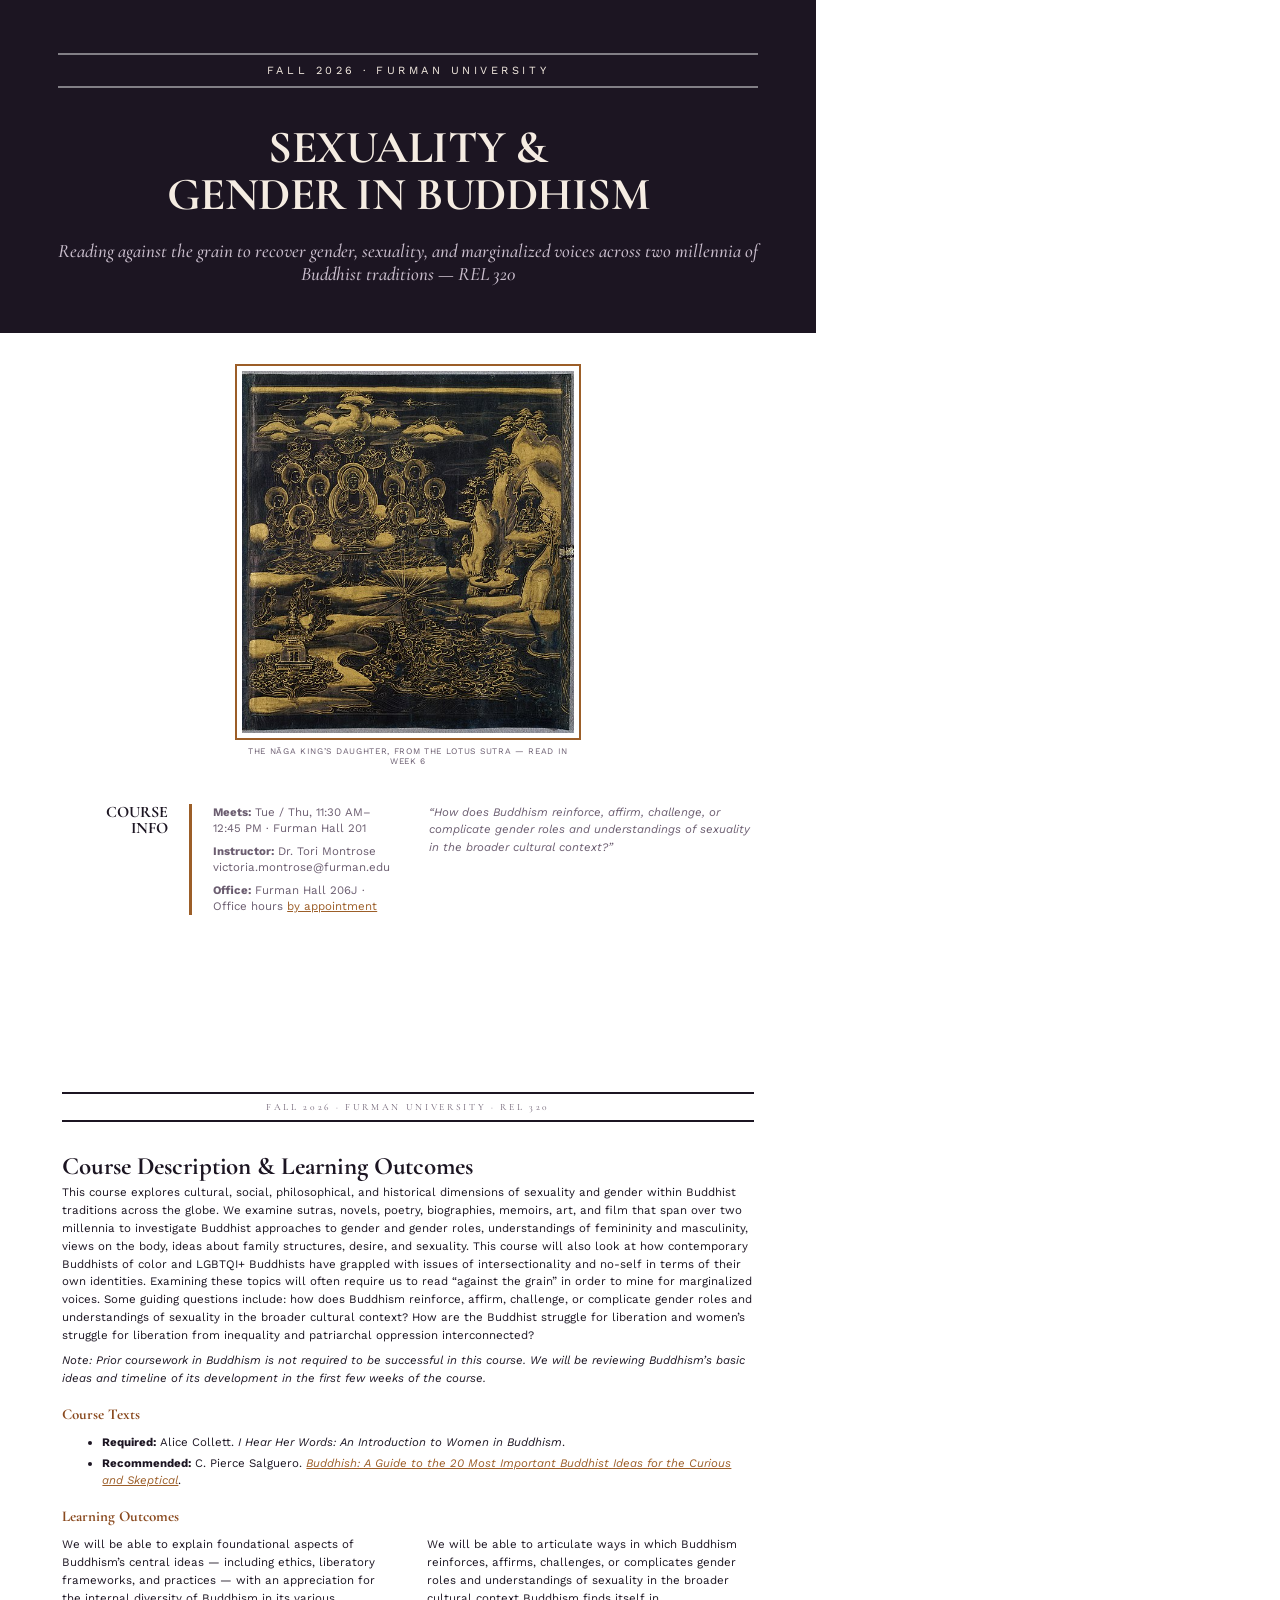
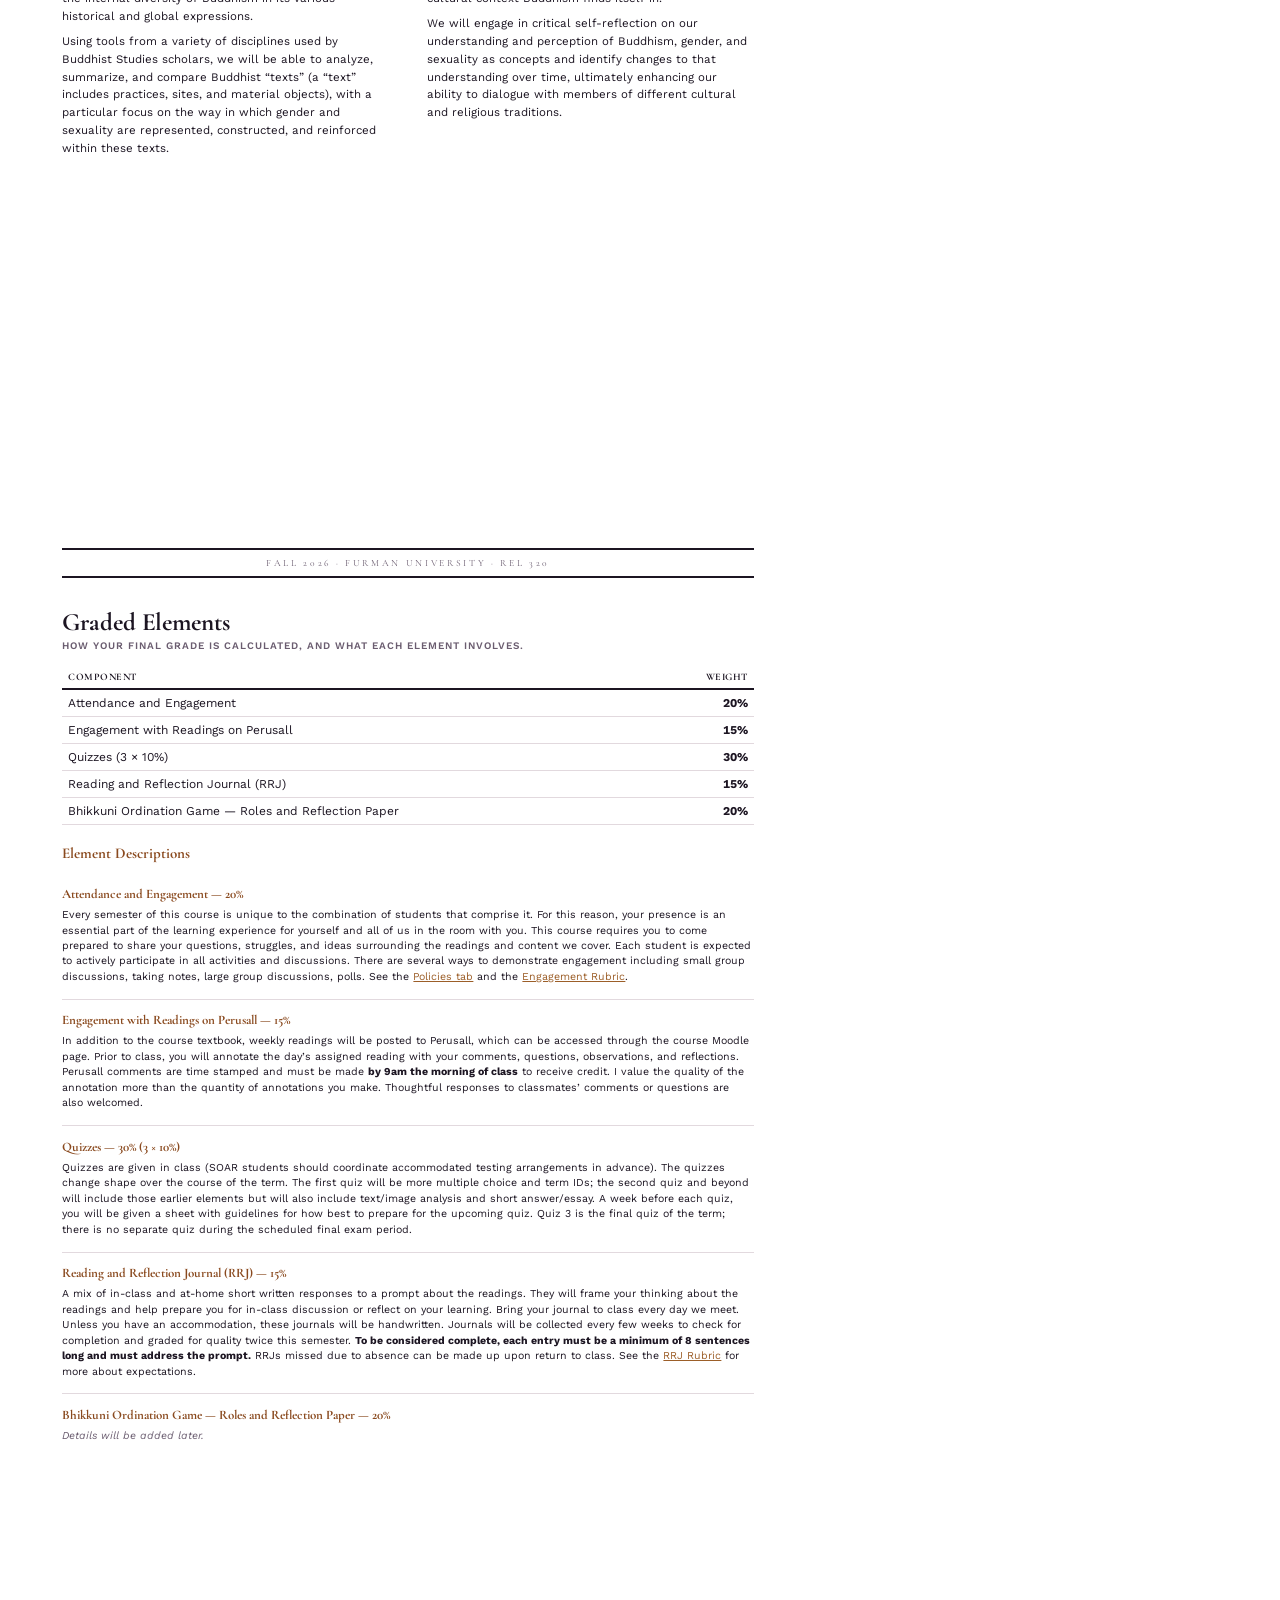
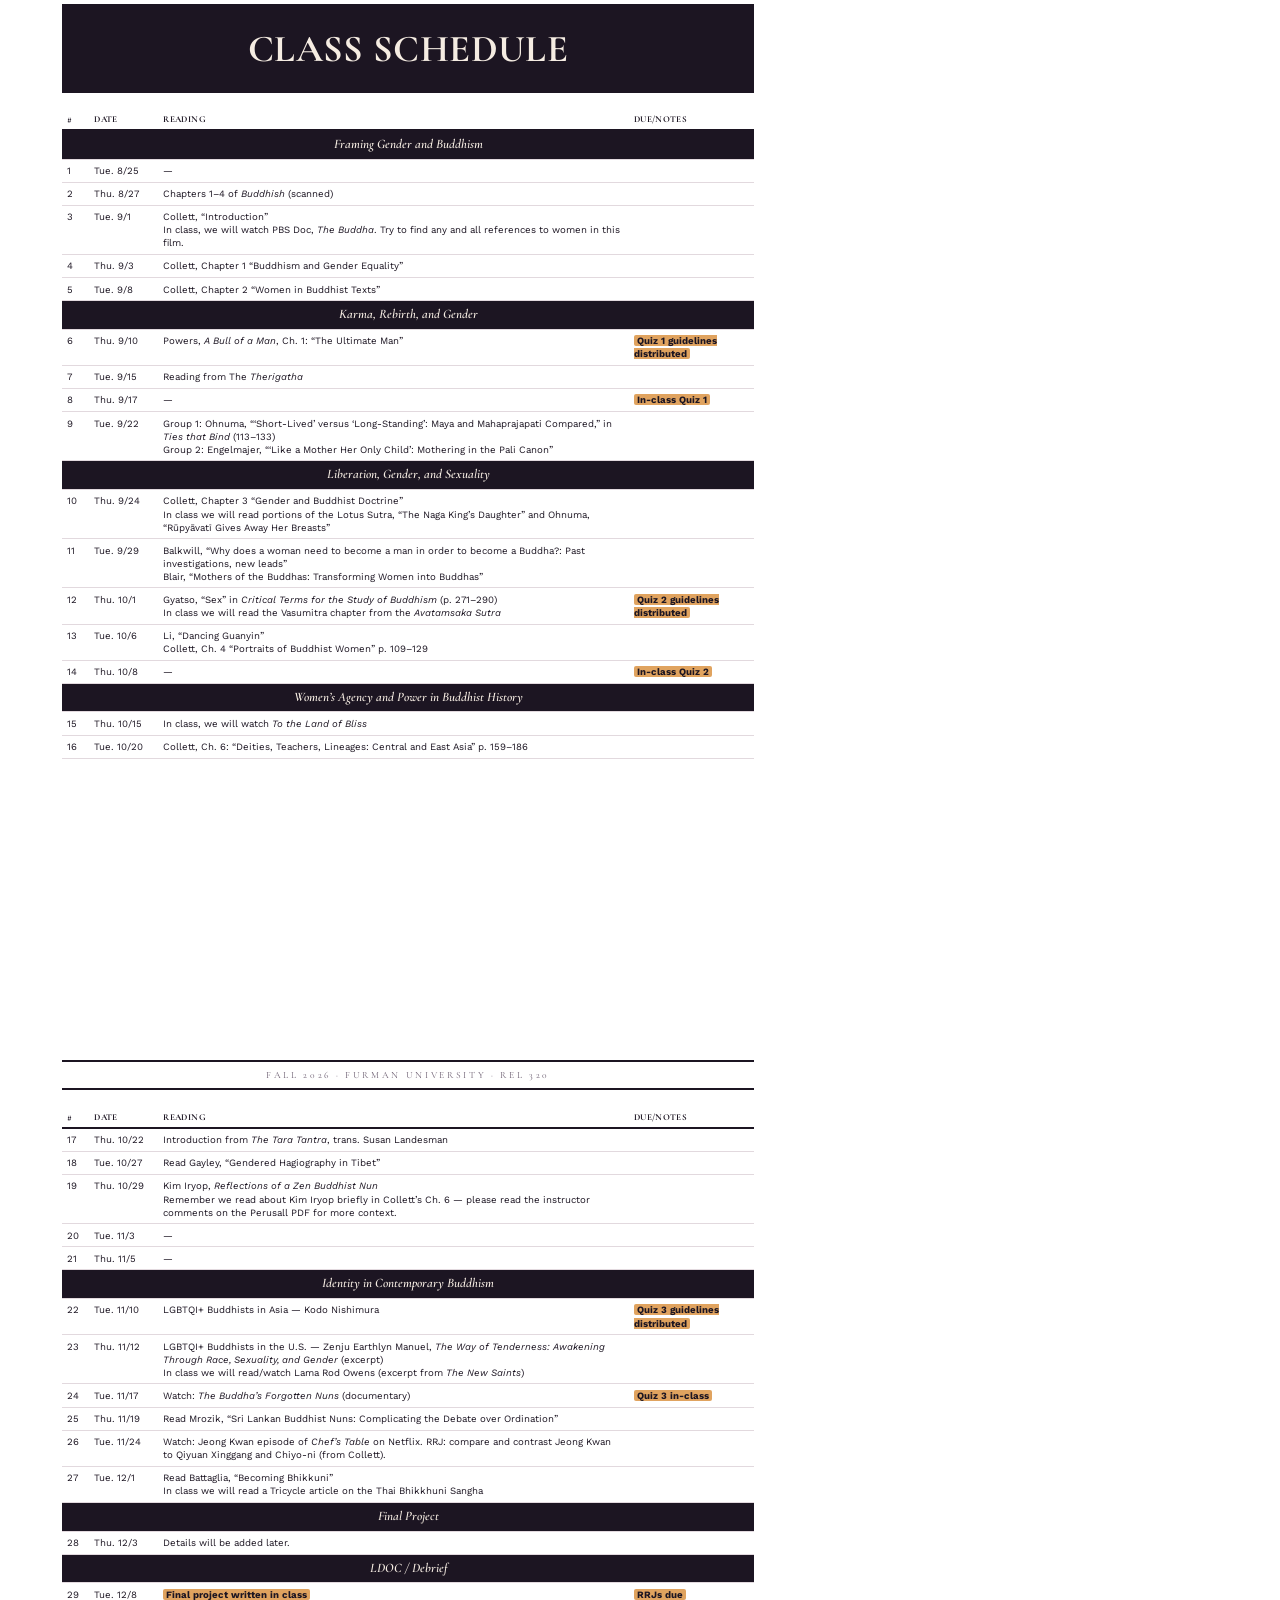
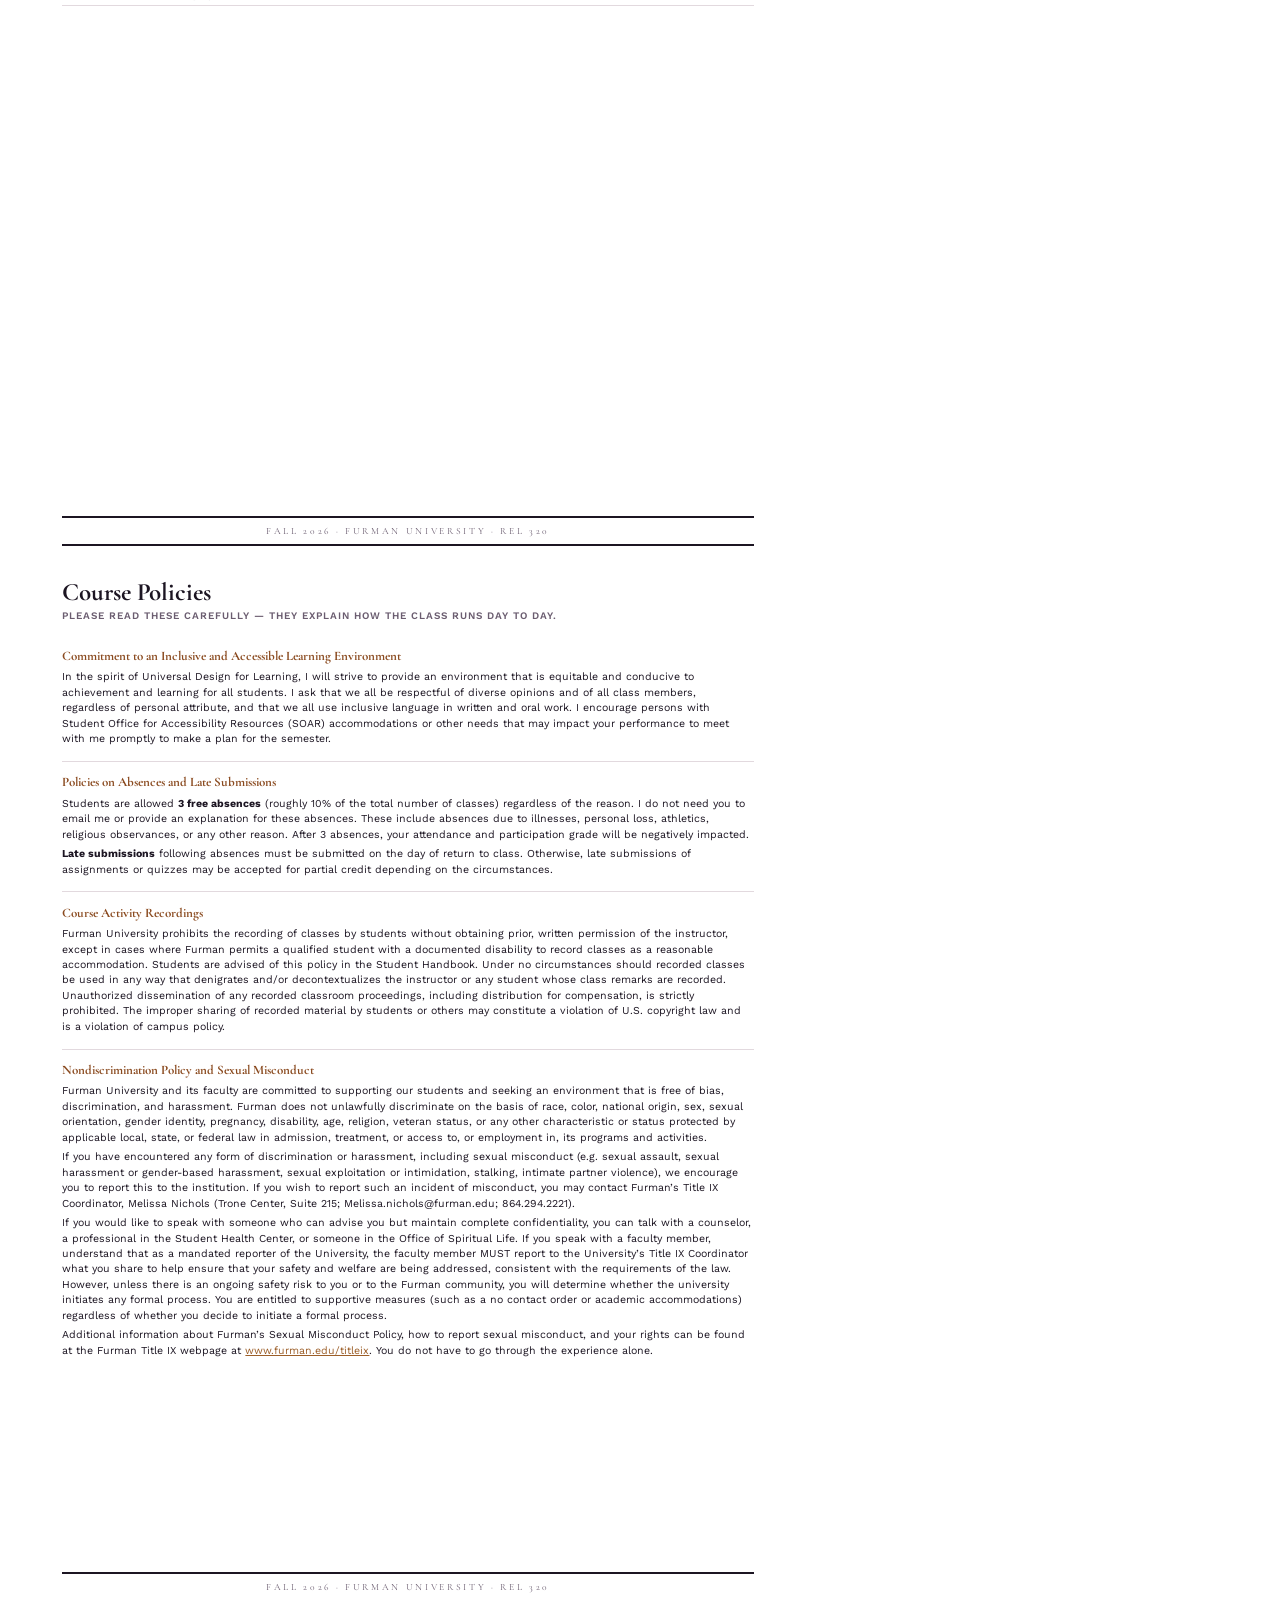
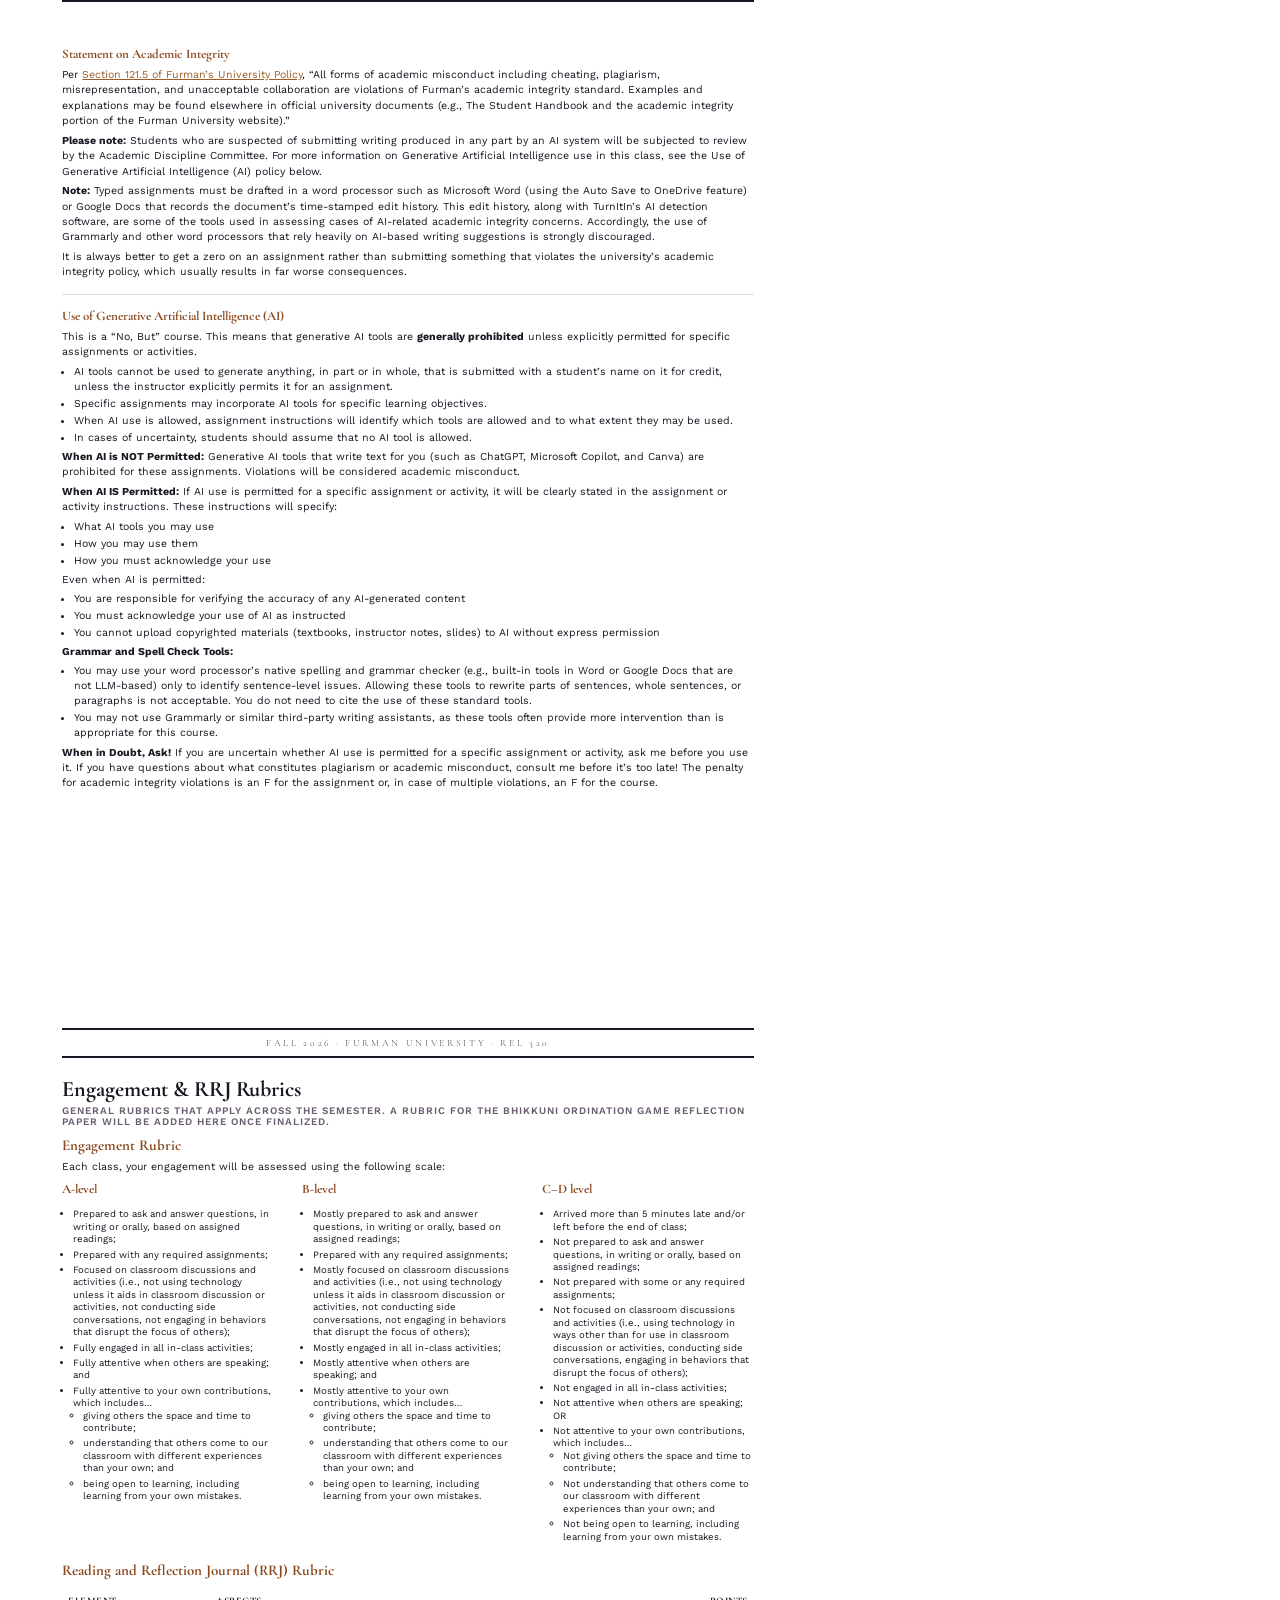
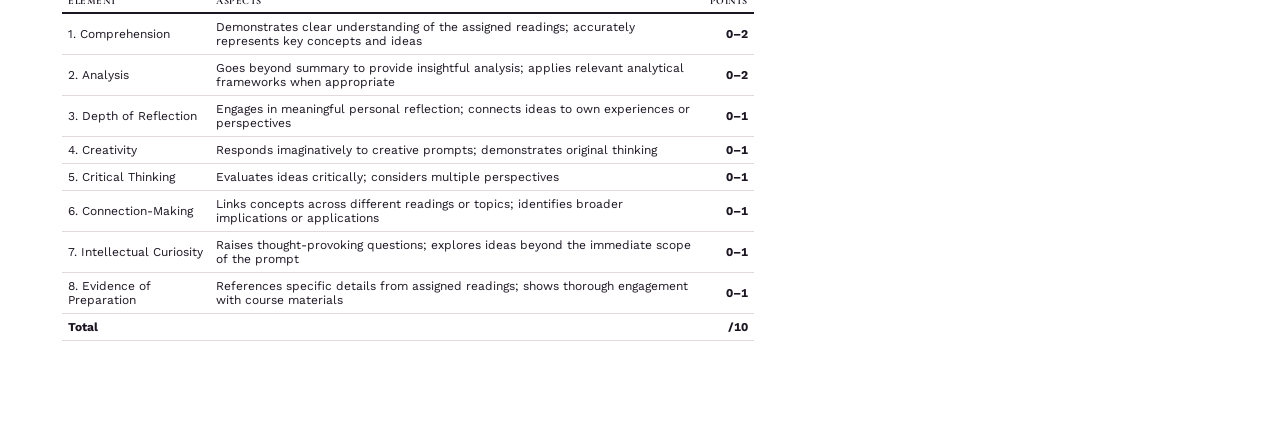
==== commit 14f86cde: "Update office hours booking link to new Outlook Bookings page Also fixes the print-pdf build script'" ====
--- a/print-pdf/rel320-syllabus.html
+++ b/print-pdf/rel320-syllabus.html
@@ -51,7 +51,7 @@
         <div class="body prose">
           <p><strong>Meets:</strong> Tue / Thu, 11:30 AM&ndash;12:45 PM &middot; Furman Hall 201</p>
           <p><strong>Instructor:</strong> Dr. Tori Montrose<br>victoria.montrose@furman.edu</p>
-          <p><strong>Office:</strong> Furman Hall 206J &middot; Office hours by appointment</p>
+          <p><strong>Office:</strong> Furman Hall 206J &middot; Office hours <a href="https://outlook.office.com/book/DrToriMontrosesBookingPage@bookings.furman.edu/">by appointment</a></p>
         </div>
       </div>
       <div class="prose">
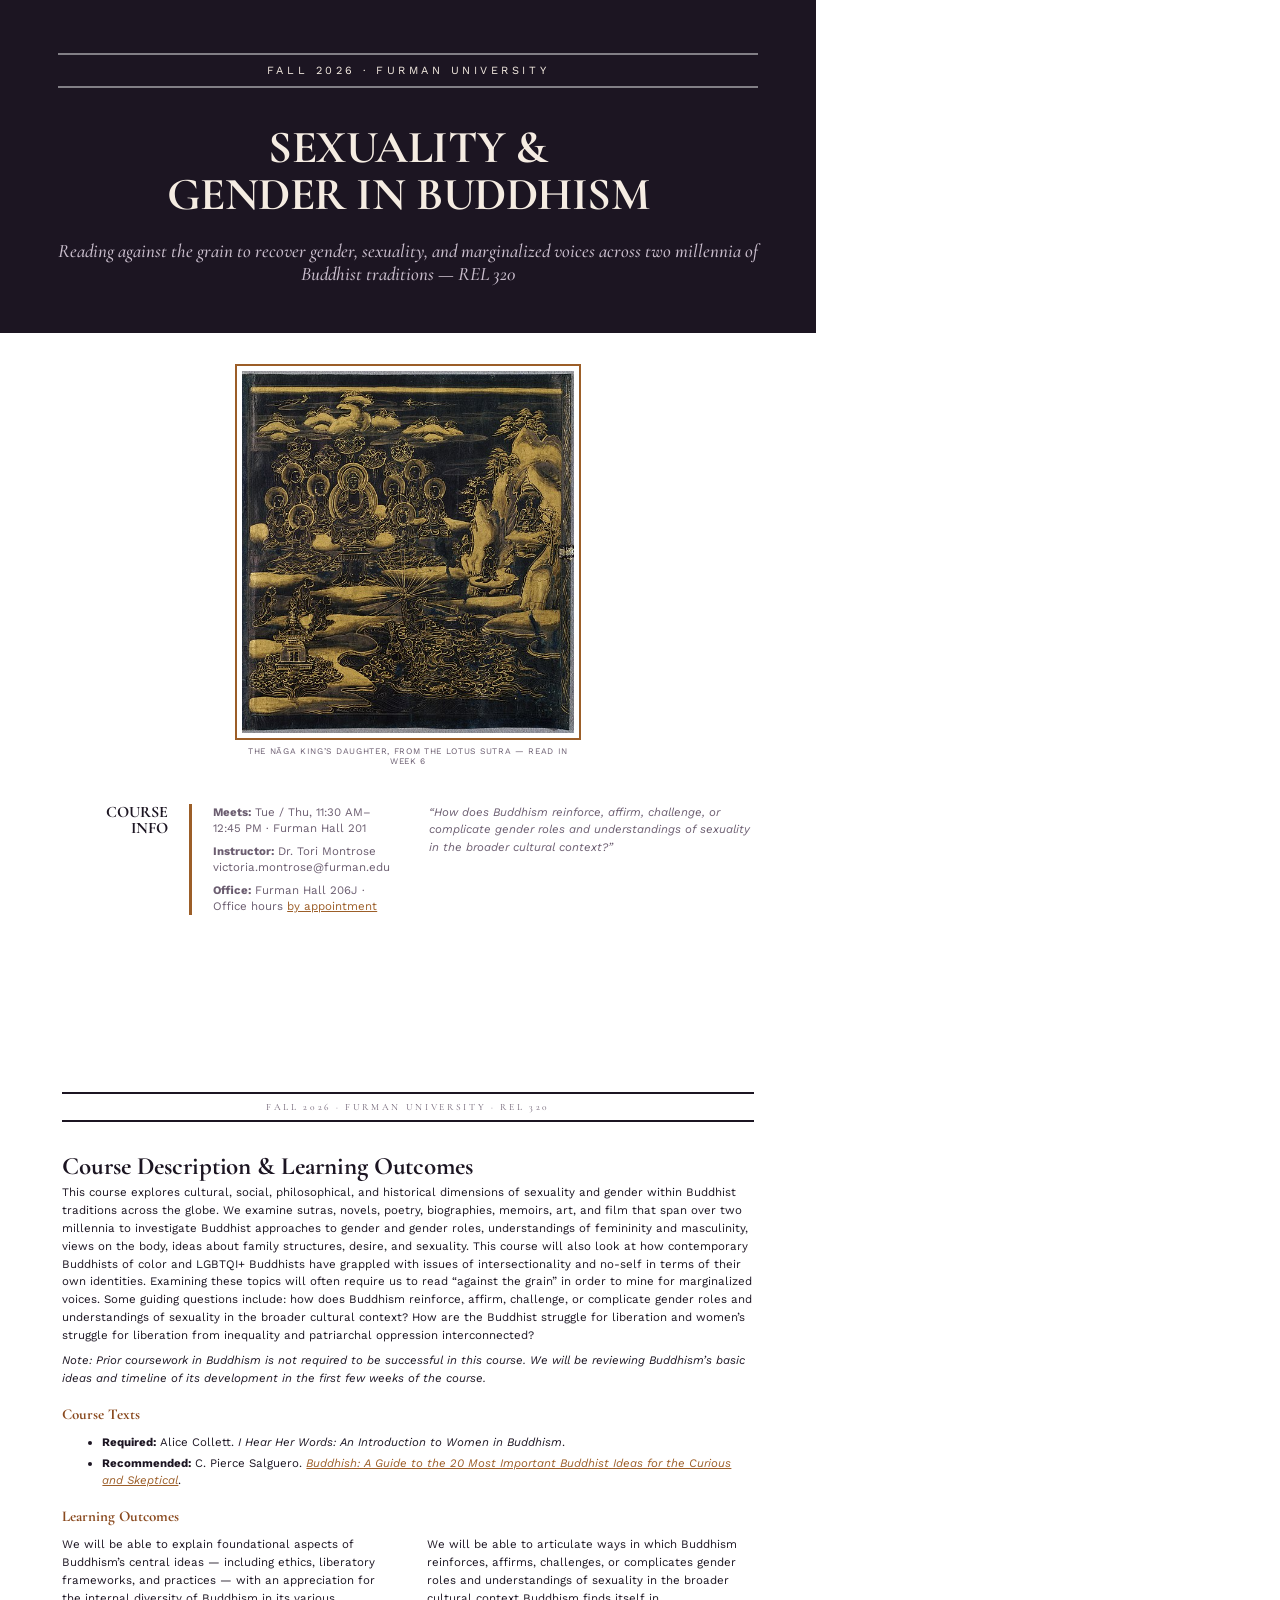
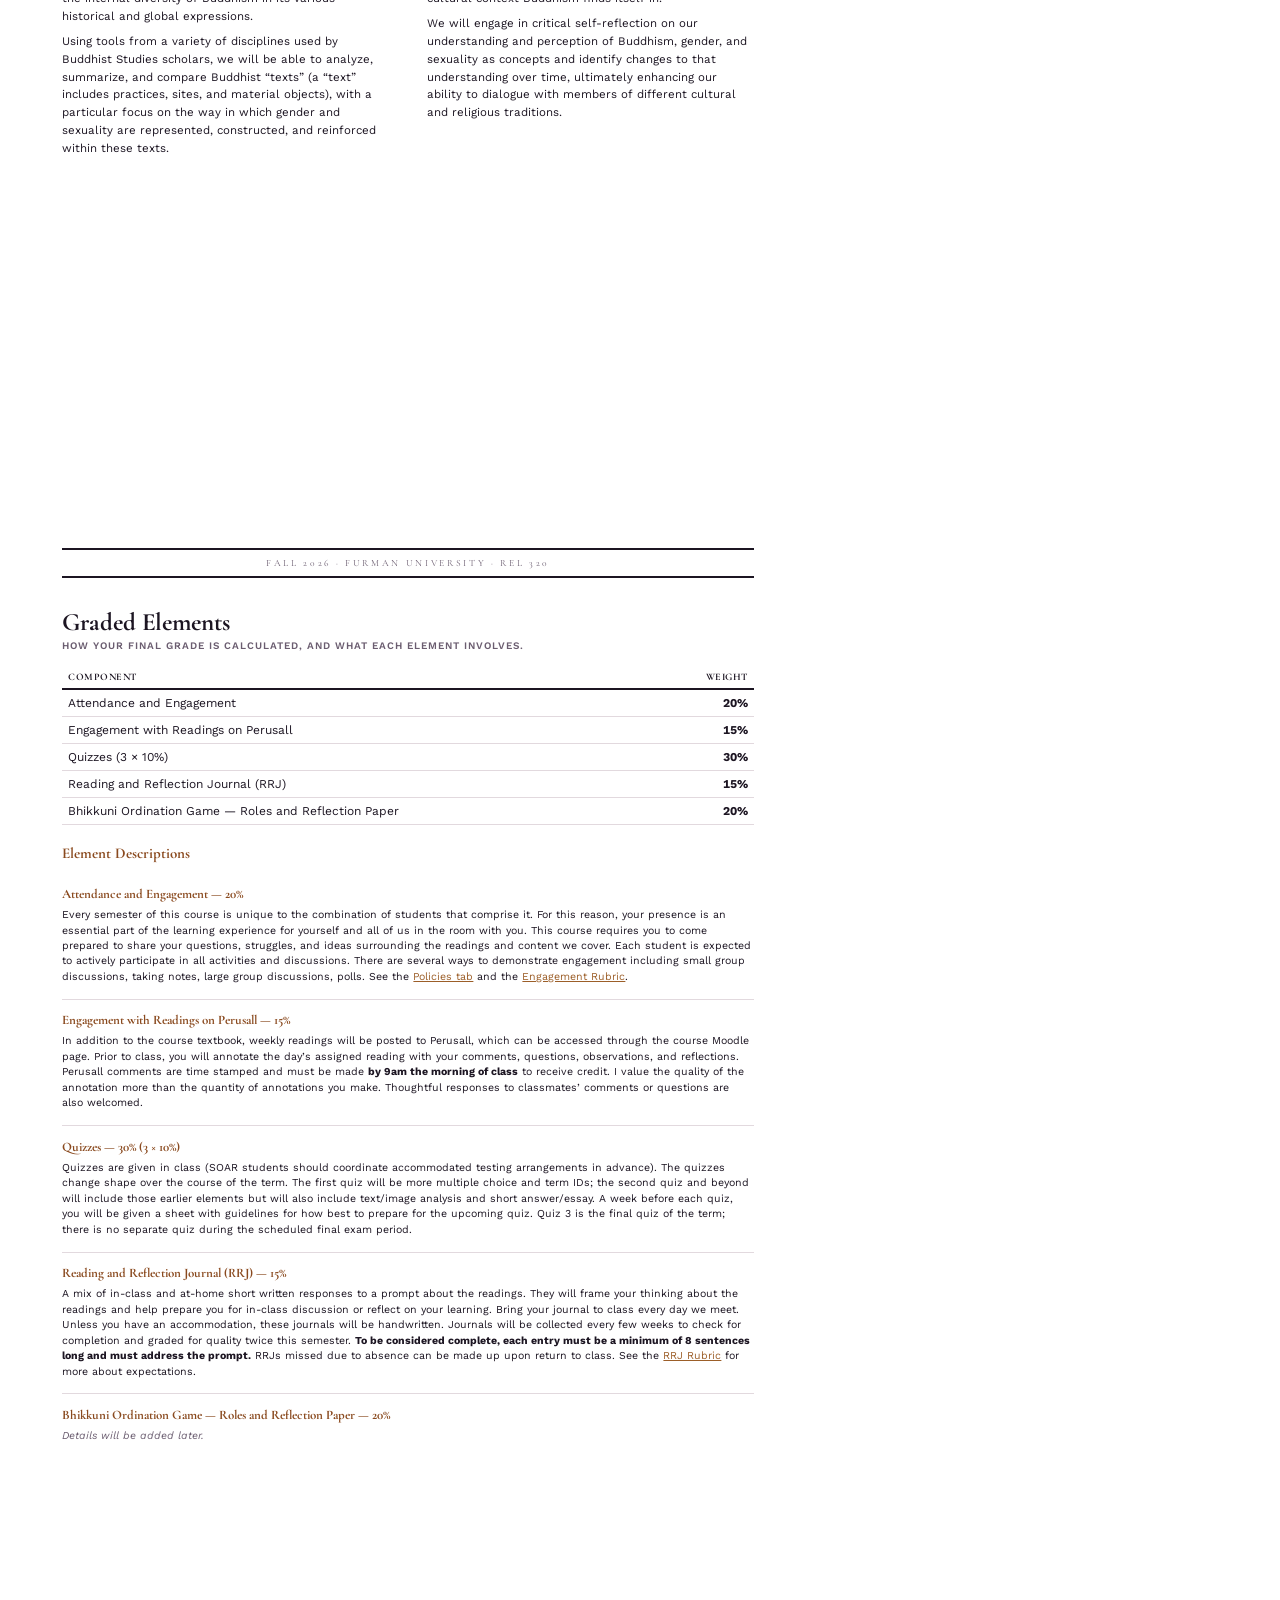
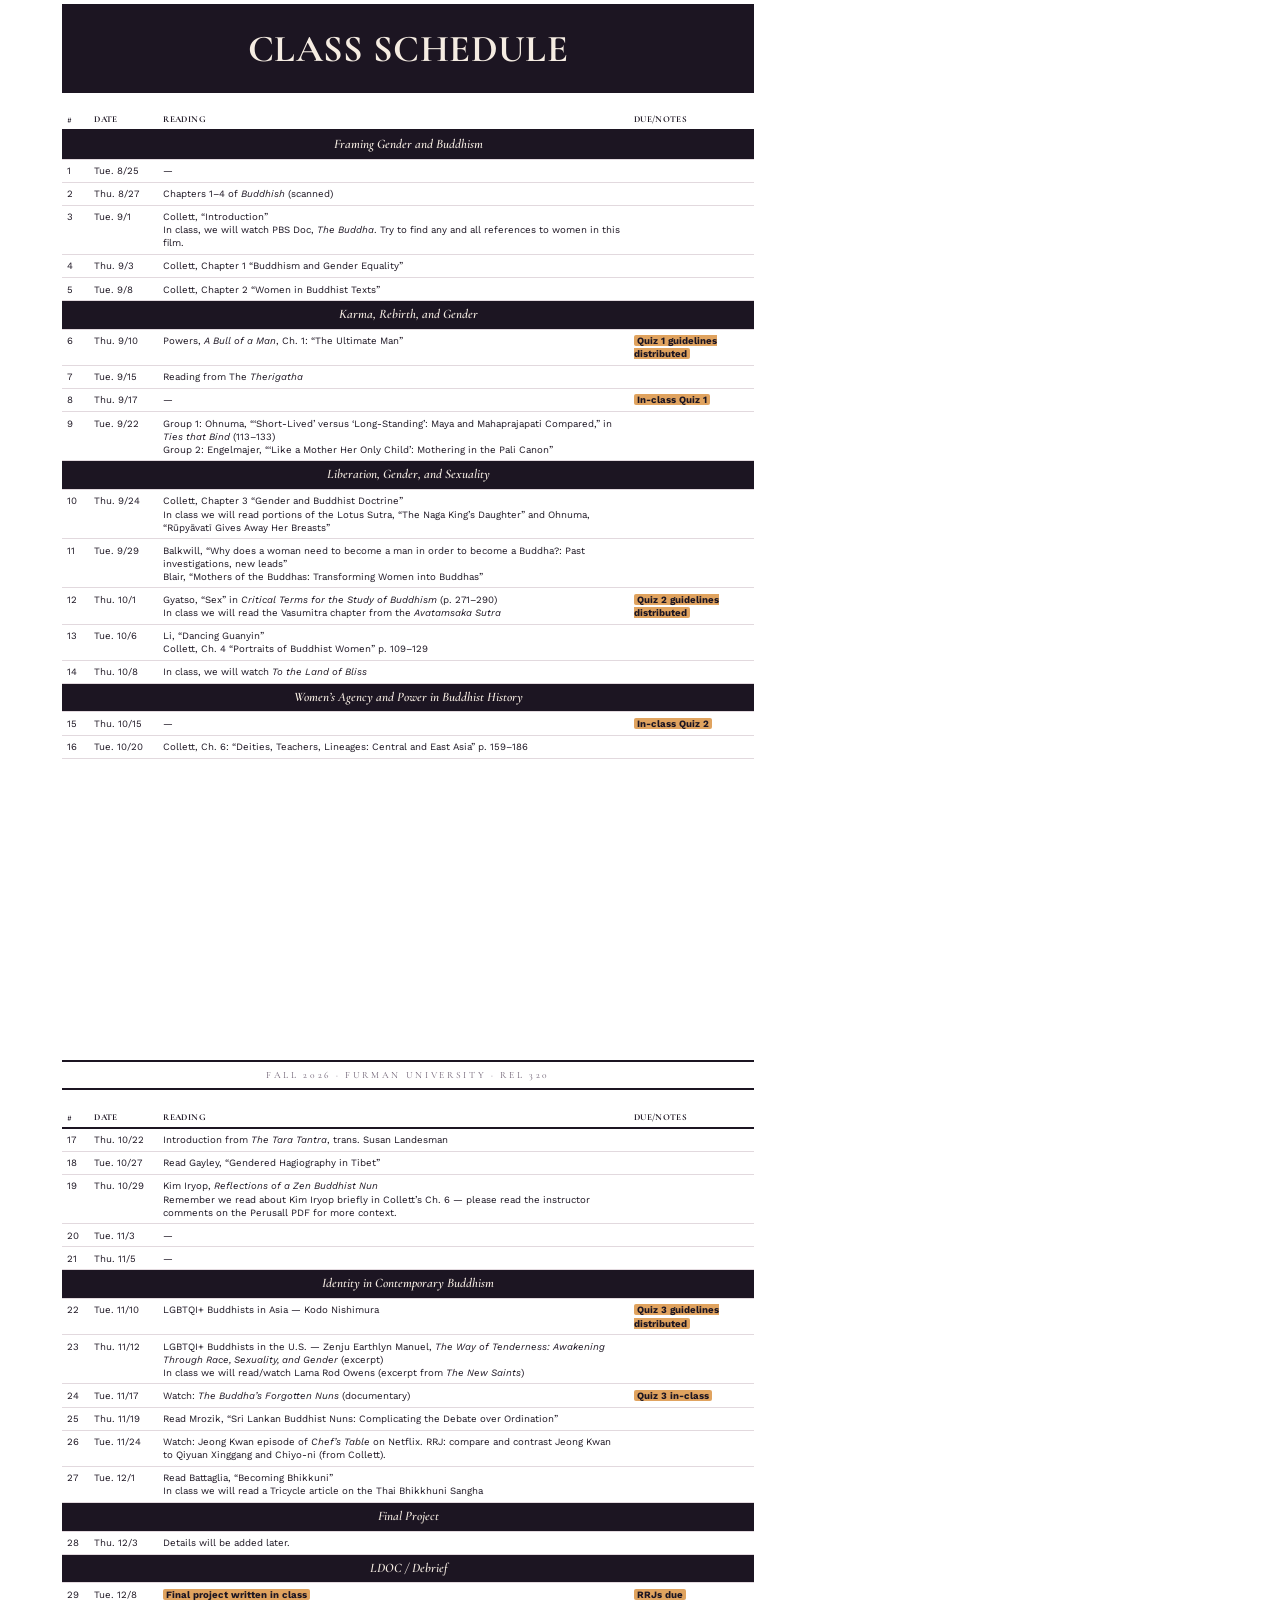
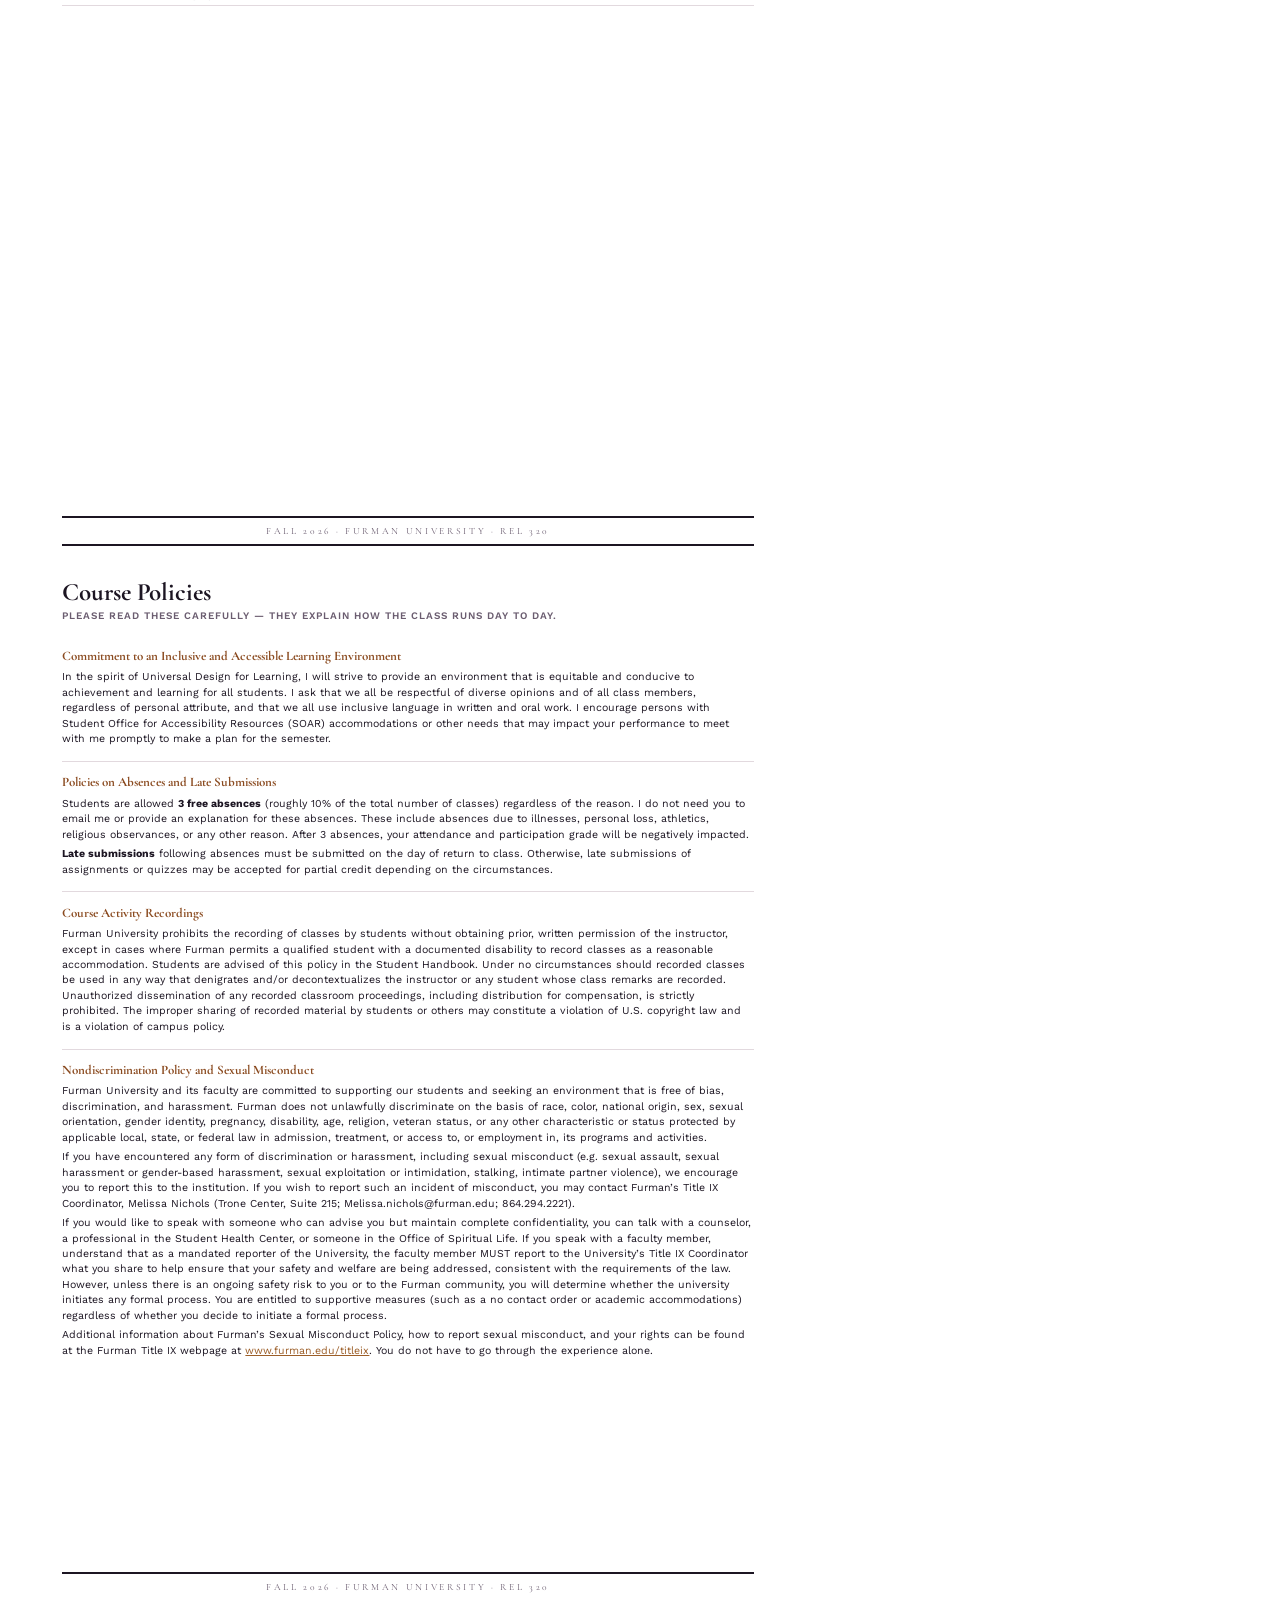
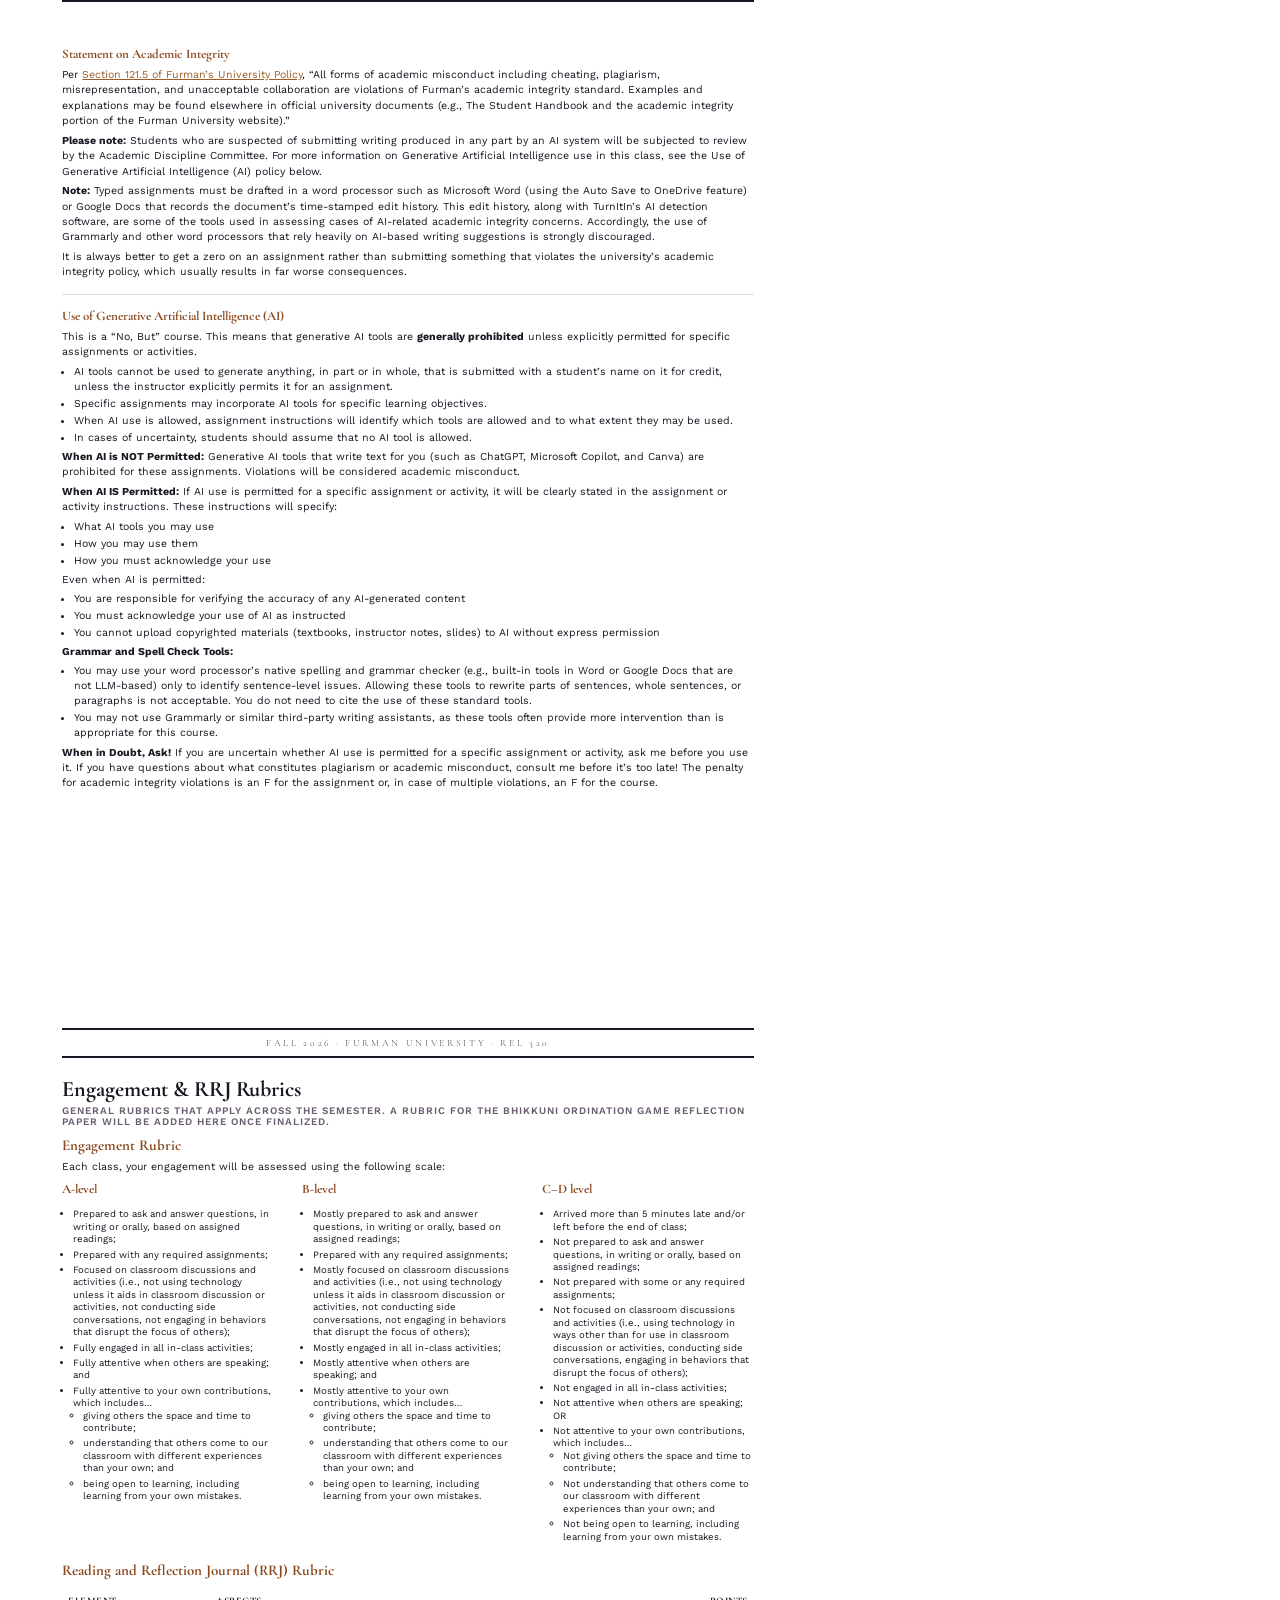
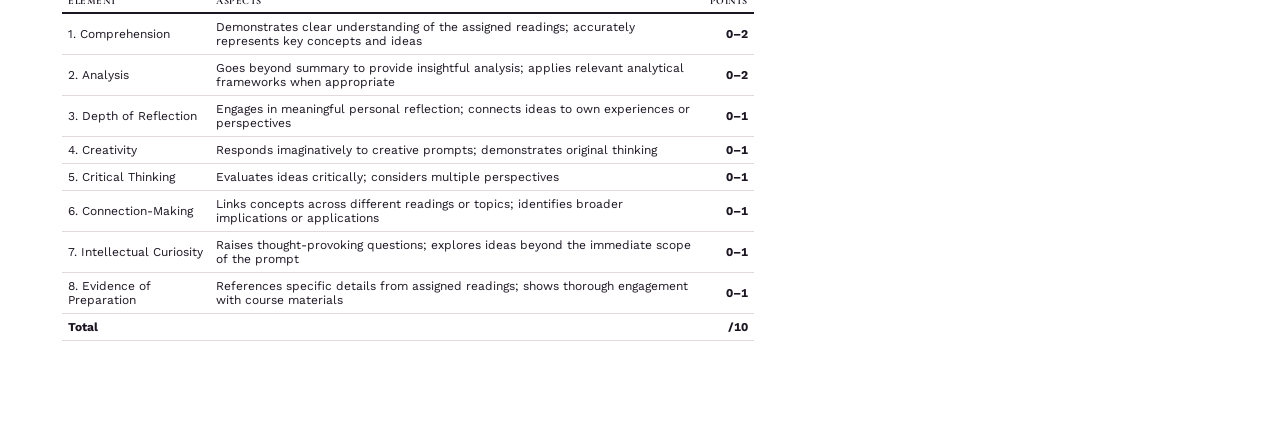
==== commit 4177cdb9: "Swap Quiz 2 and "To the Land of Bliss" film to Thu 10/15 and Thu 10/8 Co-Authored-By: Claude Sonnet " ====
--- a/print-pdf/rel320-syllabus.html
+++ b/print-pdf/rel320-syllabus.html
@@ -135,9 +135,9 @@
 <tr><td class="num-col">11</td><td class="date-col">Tue. 9/29</td><td>Balkwill, &ldquo;Why does a woman need to become a man in order to become a Buddha?: Past investigations, new leads&rdquo;<br>Blair, &ldquo;Mothers of the Buddhas: Transforming Women into Buddhas&rdquo;</td><td></td></tr>
 <tr><td class="num-col">12</td><td class="date-col">Thu. 10/1</td><td>Gyatso, &ldquo;Sex&rdquo; in <em>Critical Terms for the Study of Buddhism</em> (p. 271&ndash;290)<br>In class we will read the Vasumitra chapter from the <em>Avatamsaka Sutra</em></td><td><mark>Quiz 2 guidelines distributed</mark></td></tr>
 <tr><td class="num-col">13</td><td class="date-col">Tue. 10/6</td><td>Li, &ldquo;Dancing Guanyin&rdquo;<br>Collett, Ch. 4 &ldquo;Portraits of Buddhist Women&rdquo; p. 109&ndash;129</td><td></td></tr>
-<tr><td class="num-col">14</td><td class="date-col">Thu. 10/8</td><td>&mdash;</td><td><mark>In-class Quiz 2</mark></td></tr>
+<tr><td class="num-col">14</td><td class="date-col">Thu. 10/8</td><td>In class, we will watch <em>To the Land of Bliss</em></td><td></td></tr>
 <tr class="unit-row"><td colspan="4">Women&rsquo;s Agency and Power in Buddhist History</td></tr>
-<tr><td class="num-col">15</td><td class="date-col">Thu. 10/15</td><td>In class, we will watch <em>To the Land of Bliss</em></td><td></td></tr>
+<tr><td class="num-col">15</td><td class="date-col">Thu. 10/15</td><td>&mdash;</td><td><mark>In-class Quiz 2</mark></td></tr>
 <tr><td class="num-col">16</td><td class="date-col">Tue. 10/20</td><td>Collett, Ch. 6: &ldquo;Deities, Teachers, Lineages: Central and East Asia&rdquo; p. 159&ndash;186</td><td></td></tr></tbody></table></div>
 </div>
 
